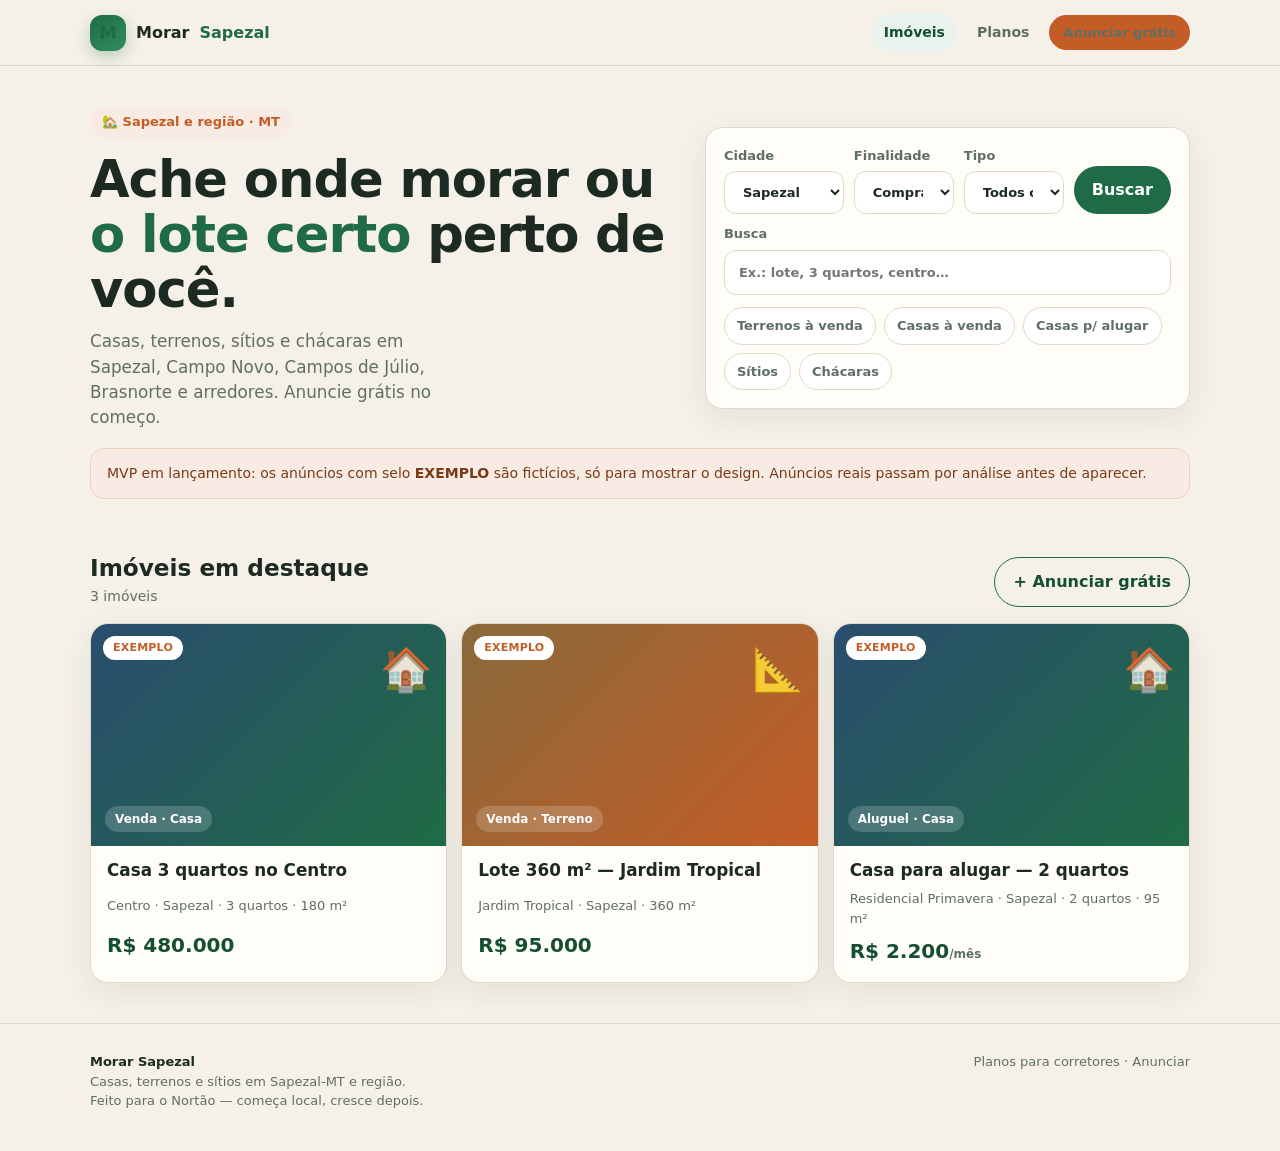
==== index.html @ 349e7618 "Initial MVP: Morar Sapezal regional real-estate portal Mobile-first pt-BR site for Sapezal-MT and re" ====
<!doctype html>
<html lang="pt-BR">
<head>
  <meta charset="utf-8">
  <meta name="viewport" content="width=device-width,initial-scale=1">
  <meta name="description" content="Morar Sapezal — casas, terrenos, sítios e chácaras em Sapezal-MT e região. Anuncie grátis.">
  <meta name="theme-color" content="#1f6b45">
  <title>Morar Sapezal — casas, terrenos e sítios</title>
  <link rel="stylesheet" href="css/styles.css">
</head>
<body>
  <header class="top">
    <div class="wrap top-inner">
      <a class="brand" href="index.html"><span class="brand-mark">M</span> Morar <span>Sapezal</span></a>
      <nav class="nav">
        <a href="index.html" data-nav="index.html">Imóveis</a>
        <a href="precos.html" data-nav="precos.html">Planos</a>
        <a class="btn btn-terra" href="anunciar.html" style="padding:8px 14px;font-size:13px">Anunciar grátis</a>
      </nav>
    </div>
  </header>

  <main class="wrap">
    <section class="hero">
      <div>
        <div class="badge">🏡 Sapezal e região · MT</div>
        <h1>Ache onde morar ou <em>o lote certo</em> perto de você.</h1>
        <p class="lead">Casas, terrenos, sítios e chácaras em Sapezal, Campo Novo, Campos de Júlio, Brasnorte e arredores. Anuncie grátis no começo.</p>
      </div>
      <div class="search-card">
        <form id="search-form">
          <div class="search-grid">
            <label class="field">Cidade
              <select id="f-city" data-cities="all" data-default="Sapezal"></select>
            </label>
            <label class="field">Finalidade
              <select id="f-purpose">
                <option value="">Comprar ou alugar</option>
                <option value="comprar">Comprar</option>
                <option value="alugar">Alugar</option>
              </select>
            </label>
            <label class="field">Tipo
              <select id="f-type" data-types="all"></select>
            </label>
            <button class="btn btn-primary" type="submit">Buscar</button>
          </div>
          <label class="field" style="margin-top:10px">Busca
            <input id="f-q" type="search" placeholder="Ex.: lote, 3 quartos, centro…">
          </label>
          <div class="chips">
            <button type="button" class="chip" data-chip data-purpose="comprar" data-type="terreno">Terrenos à venda</button>
            <button type="button" class="chip" data-chip data-purpose="comprar" data-type="casa">Casas à venda</button>
            <button type="button" class="chip" data-chip data-purpose="alugar" data-type="casa">Casas p/ alugar</button>
            <button type="button" class="chip" data-chip data-purpose="comprar" data-type="sitio">Sítios</button>
            <button type="button" class="chip" data-chip data-purpose="comprar" data-type="chacara">Chácaras</button>
          </div>
        </form>
      </div>
    </section>

    <div class="banner">
      MVP em lançamento: os anúncios com selo <strong>EXEMPLO</strong> são fictícios, só para mostrar o design. Anúncios reais passam por análise antes de aparecer.
    </div>

    <section class="section">
      <div class="section-head">
        <div>
          <h2>Imóveis em destaque</h2>
          <p id="listings-count">Carregando…</p>
        </div>
        <a class="btn btn-ghost" href="anunciar.html">+ Anunciar grátis</a>
      </div>
      <div class="grid" id="listings"></div>
    </section>
  </main>

  <footer class="footer">
    <div class="wrap footer-grid">
      <div>
        <strong>Morar Sapezal</strong><br>
        Casas, terrenos e sítios em Sapezal-MT e região.<br>
        Feito para o Nortão — começa local, cresce depois.
      </div>
      <div>
        <a href="precos.html">Planos para corretores</a> ·
        <a href="anunciar.html">Anunciar</a>
      </div>
    </div>
  </footer>

  <script src="js/config.js"></script>
  <script src="js/app.js"></script>
</body>
</html>
---- css/styles.css ----
:root {
  --bg: #f6f1e8;
  --bg-card: #fffdf8;
  --ink: #1c2a22;
  --muted: #5f6f66;
  --line: #e4d9c8;
  --green: #1f6b45;
  --green-dark: #154f32;
  --green-soft: #e7f3ec;
  --terra: #c45c26;
  --terra-soft: #f8ebe3;
  --gold: #c9a227;
  --shadow: 0 10px 30px rgba(28, 42, 34, 0.08);
  --radius: 18px;
  --font: "Segoe UI", system-ui, -apple-system, Roboto, sans-serif;
}
* { box-sizing: border-box; }
html { scroll-behavior: smooth; }
body {
  margin: 0;
  font-family: var(--font);
  background: var(--bg);
  color: var(--ink);
  line-height: 1.5;
  min-height: 100vh;
}
a { color: inherit; text-decoration: none; }
img { max-width: 100%; display: block; }
button, input, select, textarea { font: inherit; }
.wrap { width: min(1100px, calc(100% - 32px)); margin: 0 auto; }
.top {
  position: sticky; top: 0; z-index: 40;
  backdrop-filter: blur(12px);
  background: rgba(246, 241, 232, 0.92);
  border-bottom: 1px solid var(--line);
}
.top-inner {
  display: flex; align-items: center; justify-content: space-between;
  padding: 14px 0; gap: 12px;
}
.brand { display: flex; align-items: center; gap: 10px; font-weight: 800; }
.brand-mark {
  width: 36px; height: 36px; border-radius: 12px;
  background: linear-gradient(145deg, var(--green), #2f8f5b);
  color: #fff; display: grid; place-items: center; font-size: 18px;
  box-shadow: 0 6px 16px rgba(31, 107, 69, 0.28);
}
.brand span { color: var(--green); }
.nav { display: flex; gap: 8px; align-items: center; flex-wrap: wrap; justify-content: flex-end; }
.nav a {
  padding: 8px 12px; border-radius: 999px; color: var(--muted); font-size: 14px; font-weight: 600;
}
.nav a:hover, .nav a.active { background: var(--green-soft); color: var(--green-dark); }
.btn {
  display: inline-flex; align-items: center; justify-content: center; gap: 8px;
  border: 0; border-radius: 999px; padding: 12px 18px; font-weight: 800; cursor: pointer;
  transition: transform .15s ease, opacity .15s ease;
}
.btn:active { transform: scale(.98); }
.btn-primary { background: var(--green); color: #fff; }
.btn-primary:hover { background: var(--green-dark); }
.btn-terra { background: var(--terra); color: #fff; }
.btn-ghost {
  background: transparent; color: var(--green-dark);
  border: 1.5px solid var(--green);
}
.btn-wa { background: #1fad5c; color: #fff; width: 100%; }
.btn-block { width: 100%; }
.hero {
  padding: 28px 0 10px;
  display: grid; gap: 22px;
}
@media (min-width: 860px) {
  .hero { grid-template-columns: 1.1fr .9fr; align-items: center; padding-top: 40px; }
}
.hero h1 {
  font-size: clamp(2rem, 5vw, 3.2rem);
  line-height: 1.08; margin: 0 0 12px; letter-spacing: -.02em;
}
.hero h1 em { font-style: normal; color: var(--green); }
.hero p.lead { margin: 0; color: var(--muted); font-size: 1.05rem; max-width: 36ch; }
.badge {
  display: inline-flex; align-items: center; gap: 6px;
  background: var(--terra-soft); color: var(--terra);
  border-radius: 999px; padding: 6px 12px; font-size: 13px; font-weight: 700;
  margin-bottom: 14px;
}
.search-card, .card, .panel {
  background: var(--bg-card);
  border: 1px solid var(--line);
  border-radius: var(--radius);
  box-shadow: var(--shadow);
}
.search-card { padding: 18px; }
.search-grid {
  display: grid; gap: 10px;
  grid-template-columns: 1fr;
}
@media (min-width: 720px) {
  .search-grid { grid-template-columns: 1.2fr 1fr 1fr auto; align-items: end; }
}
label.field { display: grid; gap: 6px; font-size: 13px; font-weight: 700; color: var(--muted); }
input, select, textarea {
  width: 100%; padding: 12px 14px; border-radius: 12px;
  border: 1.5px solid var(--line); background: #fff; color: var(--ink);
}
input:focus, select:focus, textarea:focus {
  outline: none; border-color: var(--green); box-shadow: 0 0 0 3px rgba(31,107,69,.15);
}
.chips { display: flex; flex-wrap: wrap; gap: 8px; margin-top: 12px; }
.chip {
  border: 1.5px solid var(--line); background: #fff; color: var(--muted);
  border-radius: 999px; padding: 8px 12px; font-size: 13px; font-weight: 700; cursor: pointer;
}
.chip.active, .chip:hover { border-color: var(--green); color: var(--green-dark); background: var(--green-soft); }
.section { padding: 28px 0 40px; }
.section-head {
  display: flex; justify-content: space-between; align-items: end; gap: 12px;
  margin-bottom: 16px; flex-wrap: wrap;
}
.section-head h2 { margin: 0; font-size: 1.45rem; }
.section-head p { margin: 0; color: var(--muted); font-size: 14px; }
.grid {
  display: grid; gap: 14px;
  grid-template-columns: 1fr;
}
@media (min-width: 640px) { .grid { grid-template-columns: repeat(2, 1fr); } }
@media (min-width: 960px) { .grid { grid-template-columns: repeat(3, 1fr); } }
.listing {
  overflow: hidden; display: flex; flex-direction: column; min-height: 100%;
  transition: transform .15s ease, box-shadow .15s ease;
}
.listing:hover { transform: translateY(-2px); box-shadow: 0 16px 36px rgba(28,42,34,.12); }
.listing-photo {
  aspect-ratio: 16/10; background:
    linear-gradient(135deg, rgba(31,107,69,.85), rgba(196,92,38,.75)),
    repeating-linear-gradient(45deg, #2f8f5b 0 12px, #257a4d 12px 24px);
  position: relative; color: #fff;
  display: flex; align-items: flex-end; padding: 14px;
}
.listing-photo.terreno { background: linear-gradient(135deg, #8a6a3b, #c45c26); }
.listing-photo.sitio, .listing-photo.chacara { background: linear-gradient(135deg, #1f6b45, #6a9a3b); }
.listing-photo.casa { background: linear-gradient(135deg, #2a4d6e, #1f6b45); }
.listing-photo .emoji { font-size: 42px; position: absolute; right: 14px; top: 14px; opacity: .9; }
.tag {
  display: inline-flex; align-items: center; gap: 4px;
  background: rgba(255,255,255,.18); backdrop-filter: blur(6px);
  border-radius: 999px; padding: 4px 10px; font-size: 12px; font-weight: 700;
}
.tag-exemplo {
  position: absolute; left: 12px; top: 12px;
  background: #fff; color: var(--terra); border-radius: 999px;
  padding: 4px 10px; font-size: 11px; font-weight: 800; letter-spacing: .02em;
}
.listing-body { padding: 14px 16px 16px; display: grid; gap: 8px; flex: 1; }
.listing-body h3 { margin: 0; font-size: 1.05rem; line-height: 1.25; }
.meta { color: var(--muted); font-size: 13px; }
.price { font-size: 1.25rem; font-weight: 800; color: var(--green-dark); }
.price small { font-size: 12px; font-weight: 600; color: var(--muted); }
.empty {
  text-align: center; padding: 40px 18px; color: var(--muted);
  border: 1.5px dashed var(--line); border-radius: var(--radius); background: rgba(255,255,255,.5);
}
.banner {
  margin: 8px 0 24px; padding: 14px 16px; border-radius: 14px;
  background: var(--terra-soft); color: #7a3a16; border: 1px solid #efd2c0;
  font-size: 14px;
}
.page-hero { padding: 28px 0 8px; }
.page-hero h1 { margin: 0 0 8px; font-size: clamp(1.8rem, 4vw, 2.4rem); }
.page-hero p { margin: 0; color: var(--muted); max-width: 52ch; }
.form-card { padding: 20px; max-width: 720px; }
.form-grid { display: grid; gap: 12px; }
@media (min-width: 640px) {
  .form-grid.two { grid-template-columns: 1fr 1fr; }
}
.help { font-size: 12px; color: var(--muted); font-weight: 500; }
.ok-box, .err-box {
  display: none; margin-top: 12px; padding: 12px 14px; border-radius: 12px; font-size: 14px;
}
.ok-box { background: var(--green-soft); color: var(--green-dark); }
.err-box { background: #fde8e8; color: #9b1c1c; }
.pricing {
  display: grid; gap: 14px;
  grid-template-columns: 1fr;
}
@media (min-width: 800px) { .pricing { grid-template-columns: repeat(3, 1fr); } }
.price-card { padding: 22px; display: flex; flex-direction: column; gap: 12px; }
.price-card.featured {
  border-color: var(--green); box-shadow: 0 16px 40px rgba(31,107,69,.16);
  position: relative;
}
.price-card .plan { font-size: 14px; font-weight: 800; color: var(--muted); text-transform: uppercase; letter-spacing: .04em; }
.price-card .amount { font-size: 2rem; font-weight: 800; color: var(--green-dark); }
.price-card .amount span { font-size: 14px; font-weight: 600; color: var(--muted); }
.price-card ul { margin: 0; padding-left: 18px; color: var(--muted); display: grid; gap: 8px; flex: 1; }
.ribbon {
  position: absolute; top: 14px; right: 14px;
  background: var(--green); color: #fff; font-size: 11px; font-weight: 800;
  border-radius: 999px; padding: 4px 10px;
}
.detail { display: grid; gap: 16px; padding-bottom: 40px; }
@media (min-width: 860px) { .detail { grid-template-columns: 1.4fr .8fr; align-items: start; } }
.detail-photo {
  border-radius: var(--radius); min-height: 260px; position: relative;
  display: flex; align-items: flex-end; padding: 18px; color: #fff;
}
.detail-side { padding: 18px; position: sticky; top: 80px; }
.detail-side h1 { margin: 0 0 8px; font-size: 1.6rem; }
.kv { display: grid; gap: 8px; margin: 14px 0; }
.kv div {
  display: flex; justify-content: space-between; gap: 12px;
  padding: 10px 0; border-bottom: 1px solid var(--line); font-size: 14px;
}
.kv span { color: var(--muted); }
.footer {
  border-top: 1px solid var(--line); padding: 28px 0 40px; color: var(--muted); font-size: 13px;
}
.footer strong { color: var(--ink); }
.footer-grid {
  display: flex; justify-content: space-between; gap: 16px; flex-wrap: wrap;
}
.note-pill {
  display: inline-flex; gap: 6px; align-items: center;
  background: #fff; border: 1px solid var(--line); border-radius: 999px;
  padding: 6px 10px; font-size: 12px; font-weight: 700; color: var(--muted);
}
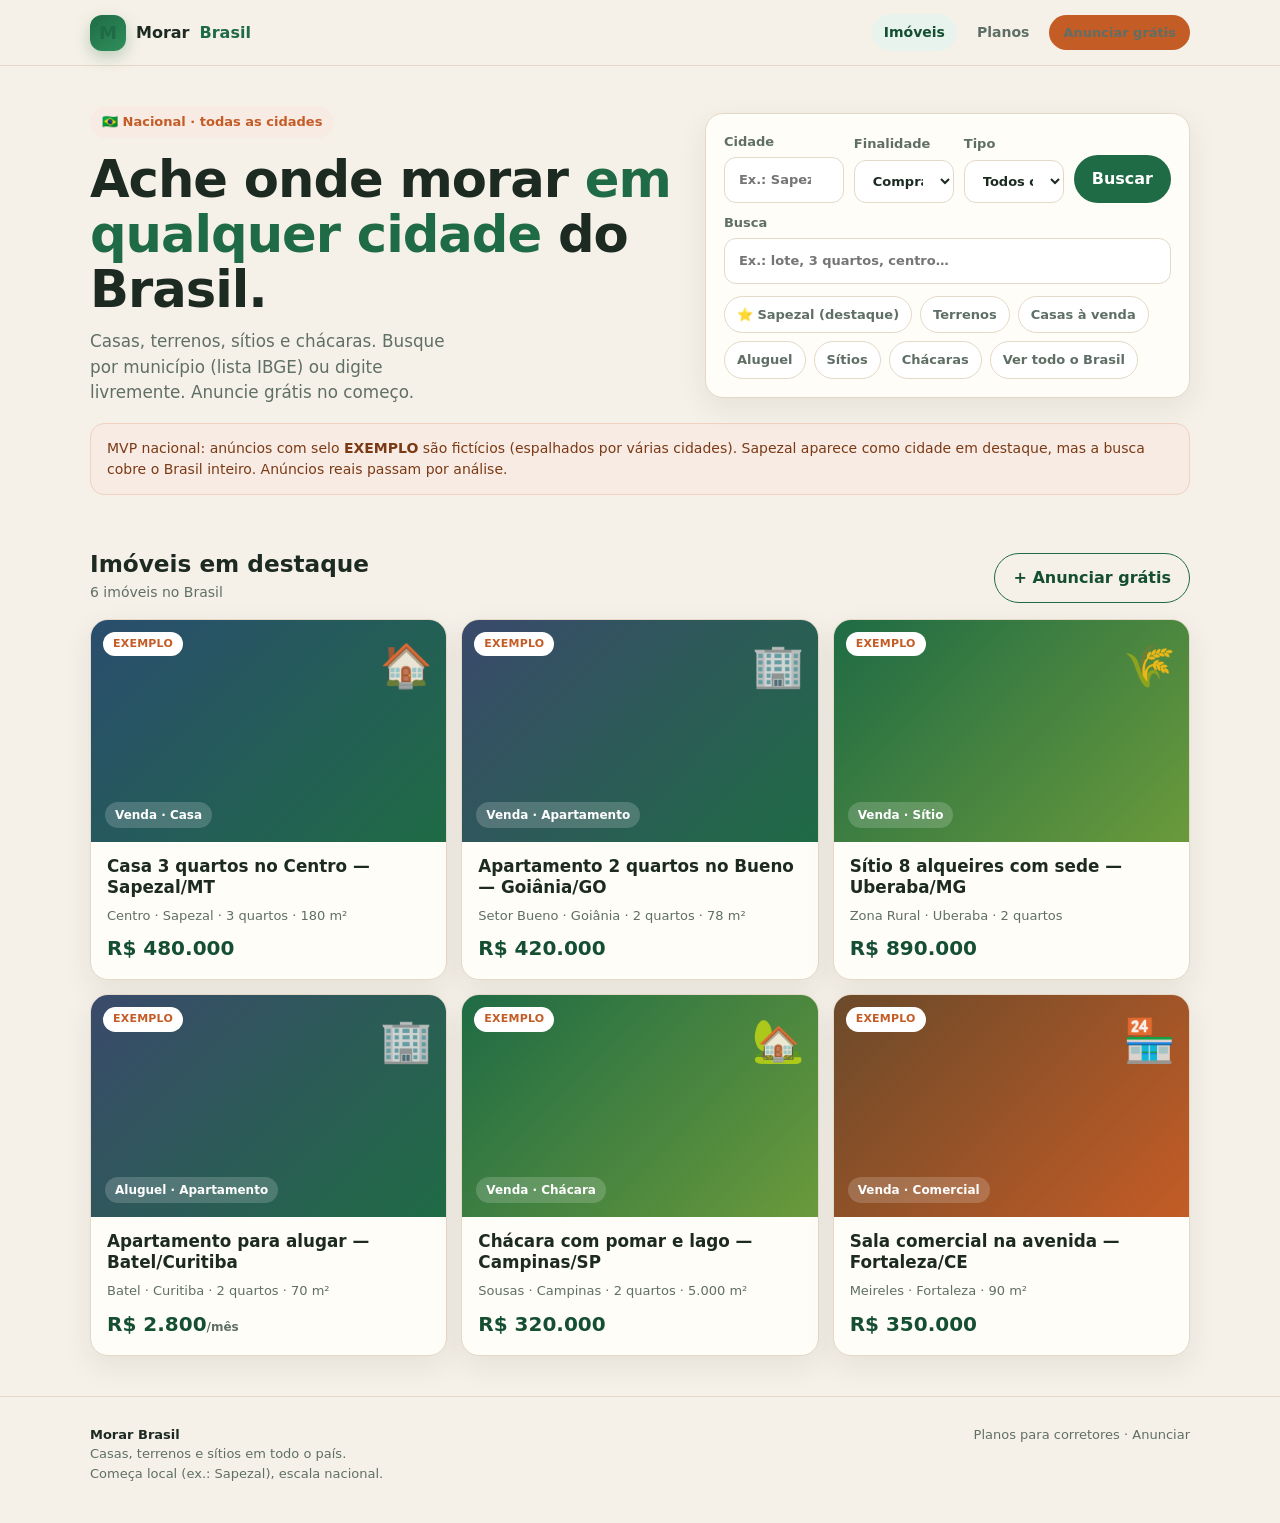
==== commit 0cad2544: "Rebrand to Morar Brasil: national city search IBGE autocomplete (5571 municipalities), free-text cit" ====
--- a/index.html
+++ b/index.html
@@ -3,15 +3,15 @@
 <head>
   <meta charset="utf-8">
   <meta name="viewport" content="width=device-width,initial-scale=1">
-  <meta name="description" content="Morar Sapezal — casas, terrenos, sítios e chácaras em Sapezal-MT e região. Anuncie grátis.">
+  <meta name="description" content="Morar Brasil — casas, terrenos, sítios e chácaras em qualquer cidade do Brasil. Anuncie grátis.">
   <meta name="theme-color" content="#1f6b45">
-  <title>Morar Sapezal — casas, terrenos e sítios</title>
+  <title>Morar Brasil — casas, terrenos e sítios em todo o país</title>
   <link rel="stylesheet" href="css/styles.css">
 </head>
 <body>
   <header class="top">
     <div class="wrap top-inner">
-      <a class="brand" href="index.html"><span class="brand-mark">M</span> Morar <span>Sapezal</span></a>
+      <a class="brand" href="index.html"><span class="brand-mark">M</span> Morar <span>Brasil</span></a>
       <nav class="nav">
         <a href="index.html" data-nav="index.html">Imóveis</a>
         <a href="precos.html" data-nav="precos.html">Planos</a>
@@ -23,15 +23,15 @@
   <main class="wrap">
     <section class="hero">
       <div>
-        <div class="badge">🏡 Sapezal e região · MT</div>
-        <h1>Ache onde morar ou <em>o lote certo</em> perto de você.</h1>
-        <p class="lead">Casas, terrenos, sítios e chácaras em Sapezal, Campo Novo, Campos de Júlio, Brasnorte e arredores. Anuncie grátis no começo.</p>
+        <div class="badge">🇧🇷 Nacional · todas as cidades</div>
+        <h1>Ache onde morar <em>em qualquer cidade</em> do Brasil.</h1>
+        <p class="lead">Casas, terrenos, sítios e chácaras. Busque por município (lista IBGE) ou digite livremente. Anuncie grátis no começo.</p>
       </div>
       <div class="search-card">
         <form id="search-form">
           <div class="search-grid">
             <label class="field">Cidade
-              <select id="f-city" data-cities="all" data-default="Sapezal"></select>
+              <input id="f-city" data-city-input type="text" placeholder="Ex.: Sapezal - MT, São Paulo - SP…" autocomplete="off">
             </label>
             <label class="field">Finalidade
               <select id="f-purpose">
@@ -49,18 +49,20 @@
             <input id="f-q" type="search" placeholder="Ex.: lote, 3 quartos, centro…">
           </label>
           <div class="chips">
-            <button type="button" class="chip" data-chip data-purpose="comprar" data-type="terreno">Terrenos à venda</button>
+            <button type="button" class="chip" data-chip data-city="Sapezal - MT">⭐ Sapezal (destaque)</button>
+            <button type="button" class="chip" data-chip data-purpose="comprar" data-type="terreno">Terrenos</button>
             <button type="button" class="chip" data-chip data-purpose="comprar" data-type="casa">Casas à venda</button>
-            <button type="button" class="chip" data-chip data-purpose="alugar" data-type="casa">Casas p/ alugar</button>
+            <button type="button" class="chip" data-chip data-purpose="alugar" data-type="apartamento">Aluguel</button>
             <button type="button" class="chip" data-chip data-purpose="comprar" data-type="sitio">Sítios</button>
             <button type="button" class="chip" data-chip data-purpose="comprar" data-type="chacara">Chácaras</button>
+            <button type="button" class="chip" id="f-clear">Ver todo o Brasil</button>
           </div>
         </form>
       </div>
     </section>
 
     <div class="banner">
-      MVP em lançamento: os anúncios com selo <strong>EXEMPLO</strong> são fictícios, só para mostrar o design. Anúncios reais passam por análise antes de aparecer.
+      MVP nacional: anúncios com selo <strong>EXEMPLO</strong> são fictícios (espalhados por várias cidades). Sapezal aparece como cidade em destaque, mas a busca cobre o Brasil inteiro. Anúncios reais passam por análise.
     </div>
 
     <section class="section">
@@ -78,9 +80,9 @@
   <footer class="footer">
     <div class="wrap footer-grid">
       <div>
-        <strong>Morar Sapezal</strong><br>
-        Casas, terrenos e sítios em Sapezal-MT e região.<br>
-        Feito para o Nortão — começa local, cresce depois.
+        <strong>Morar Brasil</strong><br>
+        Casas, terrenos e sítios em todo o país.<br>
+        Começa local (ex.: Sapezal), escala nacional.
       </div>
       <div>
         <a href="precos.html">Planos para corretores</a> ·
@@ -89,6 +91,7 @@
     </div>
   </footer>
 
+  <script src="js/cities-br.js"></script>
   <script src="js/config.js"></script>
   <script src="js/app.js"></script>
 </body>
--- a/css/styles.css
+++ b/css/styles.css
@@ -141,6 +141,8 @@
 .listing-photo.terreno { background: linear-gradient(135deg, #8a6a3b, #c45c26); }
 .listing-photo.sitio, .listing-photo.chacara { background: linear-gradient(135deg, #1f6b45, #6a9a3b); }
 .listing-photo.casa { background: linear-gradient(135deg, #2a4d6e, #1f6b45); }
+.listing-photo.apartamento { background: linear-gradient(135deg, #3a4a6b, #1f6b45); }
+.listing-photo.comercial { background: linear-gradient(135deg, #6b4a2a, #c45c26); }
 .listing-photo .emoji { font-size: 42px; position: absolute; right: 14px; top: 14px; opacity: .9; }
 .tag {
   display: inline-flex; align-items: center; gap: 4px;
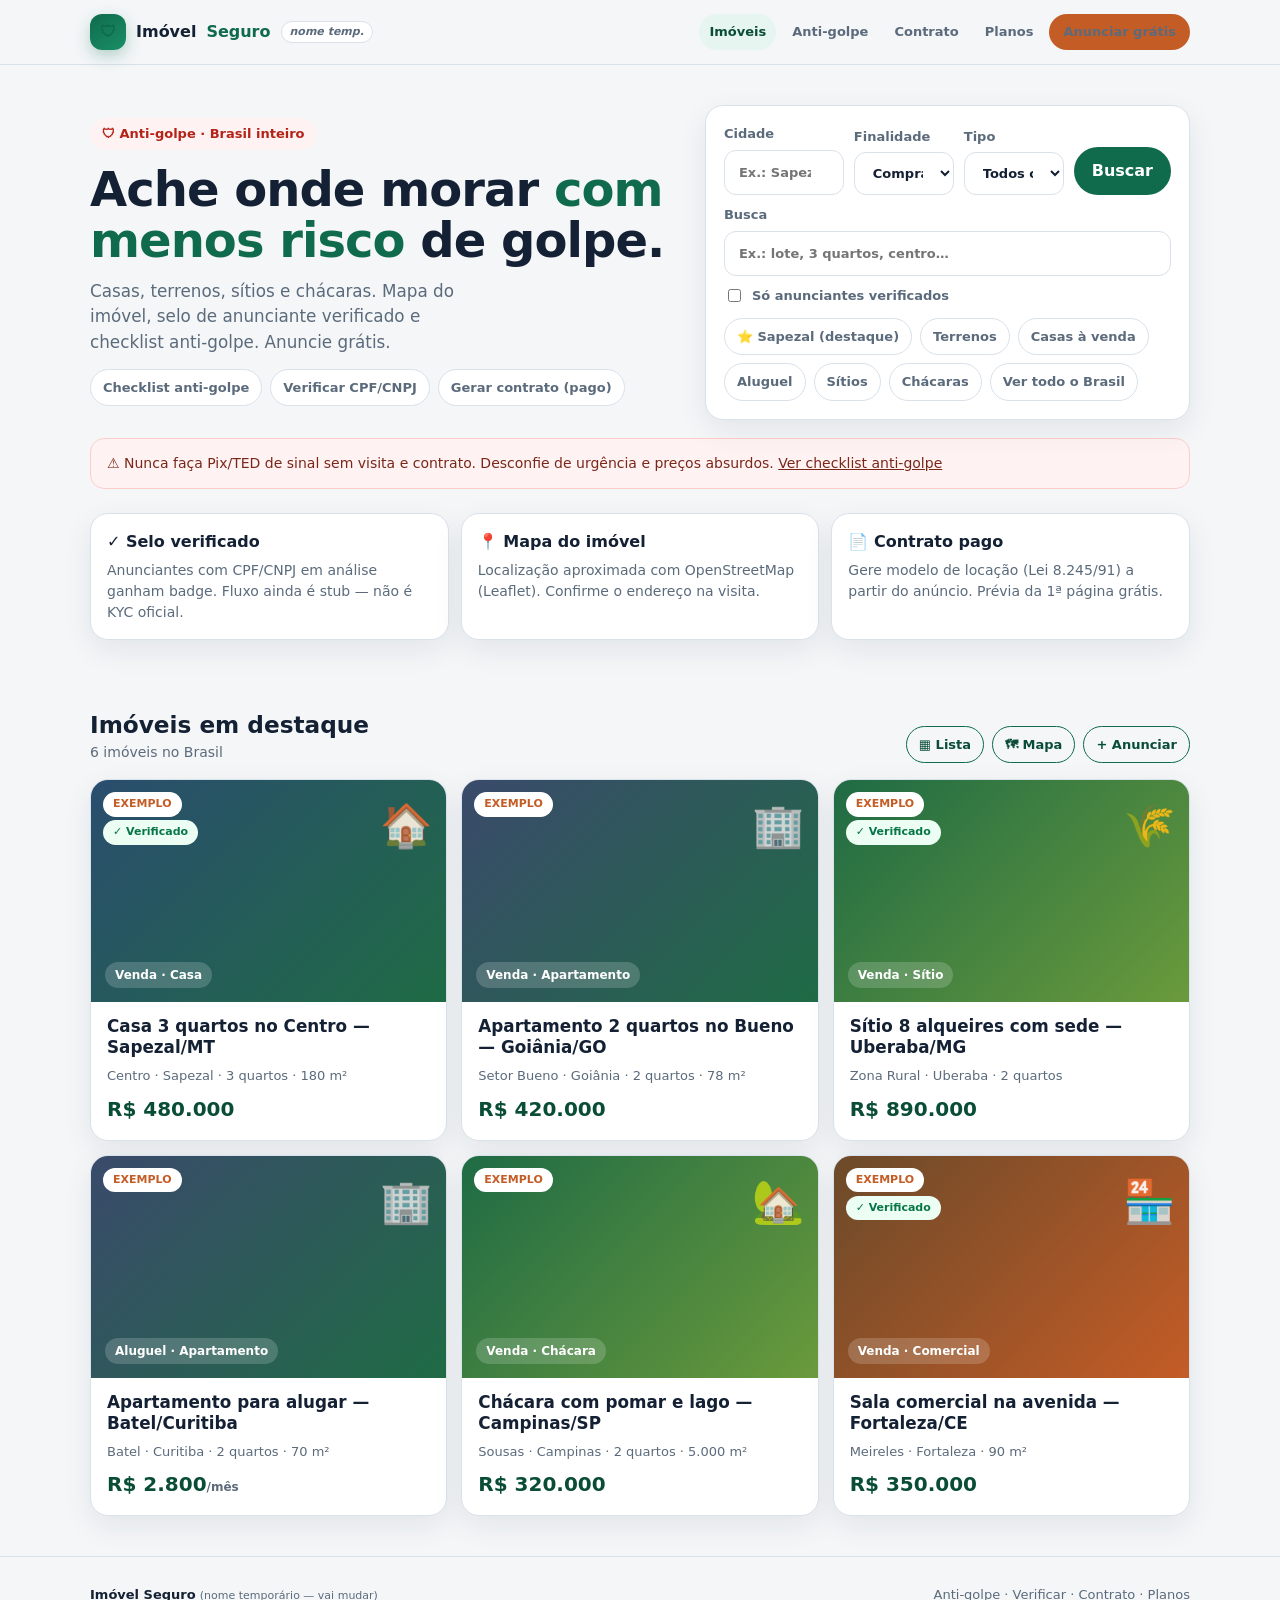
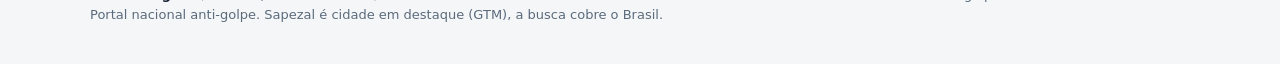
==== commit f9ec3e8f: "Imóvel Seguro: anti-golpe, mapa OSM e contrato de aluguel Rebrand temporário (Morar Brasil rejeitado" ====
--- a/index.html
+++ b/index.html
@@ -3,17 +3,19 @@
 <head>
   <meta charset="utf-8">
   <meta name="viewport" content="width=device-width,initial-scale=1">
-  <meta name="description" content="Morar Brasil — casas, terrenos, sítios e chácaras em qualquer cidade do Brasil. Anuncie grátis.">
-  <meta name="theme-color" content="#1f6b45">
-  <title>Morar Brasil — casas, terrenos e sítios em todo o país</title>
+  <meta name="description" content="Imóvel Seguro — portal nacional anti-golpe de imóveis. Anuncie grátis. Mapa, verificação e contrato de aluguel.">
+  <meta name="theme-color" content="#0f6b4c">
+  <title>Imóvel Seguro — alugue e compre com menos risco de golpe</title>
   <link rel="stylesheet" href="css/styles.css">
 </head>
 <body>
   <header class="top">
     <div class="wrap top-inner">
-      <a class="brand" href="index.html"><span class="brand-mark">M</span> Morar <span>Brasil</span></a>
+      <a class="brand" href="index.html"><span class="brand-mark">🛡</span> Imóvel <span>Seguro</span> <em class="temp">nome temp.</em></a>
       <nav class="nav">
         <a href="index.html" data-nav="index.html">Imóveis</a>
+        <a href="anti-golpe.html" data-nav="anti-golpe.html">Anti-golpe</a>
+        <a href="contrato.html" data-nav="contrato.html">Contrato</a>
         <a href="precos.html" data-nav="precos.html">Planos</a>
         <a class="btn btn-terra" href="anunciar.html" style="padding:8px 14px;font-size:13px">Anunciar grátis</a>
       </nav>
@@ -23,9 +25,14 @@
   <main class="wrap">
     <section class="hero">
       <div>
-        <div class="badge">🇧🇷 Nacional · todas as cidades</div>
-        <h1>Ache onde morar <em>em qualquer cidade</em> do Brasil.</h1>
-        <p class="lead">Casas, terrenos, sítios e chácaras. Busque por município (lista IBGE) ou digite livremente. Anuncie grátis no começo.</p>
+        <div class="badge">🛡 Anti-golpe · Brasil inteiro</div>
+        <h1>Ache onde morar <em>com menos risco</em> de golpe.</h1>
+        <p class="lead">Casas, terrenos, sítios e chácaras. Mapa do imóvel, selo de anunciante verificado e checklist anti-golpe. Anuncie grátis.</p>
+        <div class="chips" style="margin-top:14px">
+          <a class="chip" href="anti-golpe.html">Checklist anti-golpe</a>
+          <a class="chip" href="verificar.html">Verificar CPF/CNPJ</a>
+          <a class="chip" href="contrato.html">Gerar contrato (pago)</a>
+        </div>
       </div>
       <div class="search-card">
         <form id="search-form">
@@ -48,6 +55,9 @@
           <label class="field" style="margin-top:10px">Busca
             <input id="f-q" type="search" placeholder="Ex.: lote, 3 quartos, centro…">
           </label>
+          <label style="display:flex;align-items:center;gap:8px;margin-top:10px;font-size:13px;font-weight:700;color:var(--muted)">
+            <input id="f-verified" type="checkbox" style="width:auto"> Só anunciantes verificados
+          </label>
           <div class="chips">
             <button type="button" class="chip" data-chip data-city="Sapezal - MT">⭐ Sapezal (destaque)</button>
             <button type="button" class="chip" data-chip data-purpose="comprar" data-type="terreno">Terrenos</button>
@@ -61,9 +71,27 @@
       </div>
     </section>
 
-    <div class="banner">
-      MVP nacional: anúncios com selo <strong>EXEMPLO</strong> são fictícios (espalhados por várias cidades). Sapezal aparece como cidade em destaque, mas a busca cobre o Brasil inteiro. Anúncios reais passam por análise.
+    <div class="banner banner-danger">
+      ⚠️ Nunca faça Pix/TED de sinal sem visita e contrato. Desconfie de urgência e preços absurdos.
+      <a href="anti-golpe.html"><u>Ver checklist anti-golpe</u></a>
     </div>
+
+    <section class="section" style="padding-top:0">
+      <div class="trust-grid">
+        <div class="card trust-card">
+          <h3>✓ Selo verificado</h3>
+          <p>Anunciantes com CPF/CNPJ em análise ganham badge. Fluxo ainda é stub — não é KYC oficial.</p>
+        </div>
+        <div class="card trust-card">
+          <h3>📍 Mapa do imóvel</h3>
+          <p>Localização aproximada com OpenStreetMap (Leaflet). Confirme o endereço na visita.</p>
+        </div>
+        <div class="card trust-card">
+          <h3>📄 Contrato pago</h3>
+          <p>Gere modelo de locação (Lei 8.245/91) a partir do anúncio. Prévia da 1ª página grátis.</p>
+        </div>
+      </div>
+    </section>
 
     <section class="section">
       <div class="section-head">
@@ -71,28 +99,35 @@
           <h2>Imóveis em destaque</h2>
           <p id="listings-count">Carregando…</p>
         </div>
-        <a class="btn btn-ghost" href="anunciar.html">+ Anunciar grátis</a>
+        <div class="view-toggle">
+          <button type="button" class="btn btn-ghost btn-sm active" data-view="grid">▦ Lista</button>
+          <button type="button" class="btn btn-ghost btn-sm" data-view="map">🗺 Mapa</button>
+          <a class="btn btn-ghost btn-sm" href="anunciar.html">+ Anunciar</a>
+        </div>
       </div>
       <div class="grid" id="listings"></div>
+      <div id="map-view" style="display:none"></div>
     </section>
   </main>
 
   <footer class="footer">
     <div class="wrap footer-grid">
       <div>
-        <strong>Morar Brasil</strong><br>
-        Casas, terrenos e sítios em todo o país.<br>
-        Começa local (ex.: Sapezal), escala nacional.
+        <strong>Imóvel Seguro</strong> <span class="temp" style="font-size:11px">(nome temporário — vai mudar)</span><br>
+        Portal nacional anti-golpe. Sapezal é cidade em destaque (GTM), a busca cobre o Brasil.
       </div>
       <div>
-        <a href="precos.html">Planos para corretores</a> ·
-        <a href="anunciar.html">Anunciar</a>
+        <a href="anti-golpe.html">Anti-golpe</a> ·
+        <a href="verificar.html">Verificar</a> ·
+        <a href="contrato.html">Contrato</a> ·
+        <a href="precos.html">Planos</a>
       </div>
     </div>
   </footer>
 
   <script src="js/cities-br.js"></script>
   <script src="js/config.js"></script>
+  <script src="js/map.js"></script>
   <script src="js/app.js"></script>
 </body>
 </html>
--- a/css/styles.css
+++ b/css/styles.css
@@ -1,229 +1,157 @@
 :root {
-  --bg: #f6f1e8;
-  --bg-card: #fffdf8;
-  --ink: #1c2a22;
-  --muted: #5f6f66;
-  --line: #e4d9c8;
-  --green: #1f6b45;
-  --green-dark: #154f32;
-  --green-soft: #e7f3ec;
+  --bg: #f4f6f8;
+  --bg-card: #ffffff;
+  --ink: #142033;
+  --muted: #5b6b7c;
+  --line: #d9e1ea;
+  --green: #0f6b4c;
+  --green-dark: #0a4d37;
+  --green-soft: #e6f5ef;
   --terra: #c45c26;
   --terra-soft: #f8ebe3;
-  --gold: #c9a227;
-  --shadow: 0 10px 30px rgba(28, 42, 34, 0.08);
+  --danger: #b42318;
+  --danger-soft: #fef3f2;
+  --warn: #b54708;
+  --warn-soft: #fffaeb;
+  --blue: #175cd3;
+  --blue-soft: #eff4ff;
+  --shadow: 0 10px 30px rgba(20, 32, 51, 0.08);
   --radius: 18px;
   --font: "Segoe UI", system-ui, -apple-system, Roboto, sans-serif;
 }
-* { box-sizing: border-box; }
-html { scroll-behavior: smooth; }
-body {
-  margin: 0;
-  font-family: var(--font);
-  background: var(--bg);
-  color: var(--ink);
-  line-height: 1.5;
-  min-height: 100vh;
+*{box-sizing:border-box}
+html{scroll-behavior:smooth}
+body{margin:0;font-family:var(--font);background:var(--bg);color:var(--ink);line-height:1.5;min-height:100vh}
+a{color:inherit;text-decoration:none}
+img{max-width:100%;display:block}
+button,input,select,textarea{font:inherit}
+.wrap{width:min(1100px,calc(100% - 32px));margin:0 auto}
+.top{position:sticky;top:0;z-index:40;backdrop-filter:blur(12px);background:rgba(244,246,248,.94);border-bottom:1px solid var(--line)}
+.top-inner{display:flex;align-items:center;justify-content:space-between;padding:14px 0;gap:12px}
+.brand{display:flex;align-items:center;gap:10px;font-weight:800}
+.brand-mark{width:36px;height:36px;border-radius:12px;background:linear-gradient(145deg,var(--green),#1a8f66);color:#fff;display:grid;place-items:center;font-size:16px;box-shadow:0 6px 16px rgba(15,107,76,.28)}
+.brand span{color:var(--green)}
+.brand .temp{font-size:11px;font-weight:700;color:var(--muted);background:#fff;border:1px solid var(--line);border-radius:999px;padding:2px 8px}
+.nav{display:flex;gap:6px;align-items:center;flex-wrap:wrap;justify-content:flex-end}
+.nav a{padding:8px 10px;border-radius:999px;color:var(--muted);font-size:13px;font-weight:600}
+.nav a:hover,.nav a.active{background:var(--green-soft);color:var(--green-dark)}
+.btn{display:inline-flex;align-items:center;justify-content:center;gap:8px;border:0;border-radius:999px;padding:12px 18px;font-weight:800;cursor:pointer;transition:transform .15s ease,opacity .15s ease}
+.btn:active{transform:scale(.98)}
+.btn:disabled{opacity:.55;cursor:not-allowed}
+.btn-primary{background:var(--green);color:#fff}
+.btn-primary:hover{background:var(--green-dark)}
+.btn-terra{background:var(--terra);color:#fff}
+.btn-danger{background:var(--danger);color:#fff}
+.btn-ghost{background:transparent;color:var(--green-dark);border:1.5px solid var(--green)}
+.btn-wa{background:#1fad5c;color:#fff;width:100%}
+.btn-block{width:100%}
+.btn-sm{padding:8px 12px;font-size:13px}
+.hero{padding:28px 0 10px;display:grid;gap:22px}
+@media(min-width:860px){.hero{grid-template-columns:1.1fr .9fr;align-items:center;padding-top:40px}}
+.hero h1{font-size:clamp(1.9rem,5vw,3rem);line-height:1.08;margin:0 0 12px;letter-spacing:-.02em}
+.hero h1 em{font-style:normal;color:var(--green)}
+.hero p.lead{margin:0;color:var(--muted);font-size:1.05rem;max-width:38ch}
+.badge{display:inline-flex;align-items:center;gap:6px;background:var(--danger-soft);color:var(--danger);border-radius:999px;padding:6px 12px;font-size:13px;font-weight:700;margin-bottom:14px}
+.search-card,.card,.panel{background:var(--bg-card);border:1px solid var(--line);border-radius:var(--radius);box-shadow:var(--shadow)}
+.search-card{padding:18px}
+.search-grid{display:grid;gap:10px;grid-template-columns:1fr}
+@media(min-width:720px){.search-grid{grid-template-columns:1.2fr 1fr 1fr auto;align-items:end}}
+label.field{display:grid;gap:6px;font-size:13px;font-weight:700;color:var(--muted)}
+input,select,textarea{width:100%;padding:12px 14px;border-radius:12px;border:1.5px solid var(--line);background:#fff;color:var(--ink)}
+input:focus,select:focus,textarea:focus{outline:none;border-color:var(--green);box-shadow:0 0 0 3px rgba(15,107,76,.15)}
+.chips{display:flex;flex-wrap:wrap;gap:8px;margin-top:12px}
+.chip{border:1.5px solid var(--line);background:#fff;color:var(--muted);border-radius:999px;padding:8px 12px;font-size:13px;font-weight:700;cursor:pointer}
+.chip.active,.chip:hover{border-color:var(--green);color:var(--green-dark);background:var(--green-soft)}
+.section{padding:28px 0 40px}
+.section-head{display:flex;justify-content:space-between;align-items:end;gap:12px;margin-bottom:16px;flex-wrap:wrap}
+.section-head h2{margin:0;font-size:1.45rem}
+.section-head p{margin:0;color:var(--muted);font-size:14px}
+.grid{display:grid;gap:14px;grid-template-columns:1fr}
+@media(min-width:640px){.grid{grid-template-columns:repeat(2,1fr)}}
+@media(min-width:960px){.grid{grid-template-columns:repeat(3,1fr)}}
+.listing{overflow:hidden;display:flex;flex-direction:column;min-height:100%;transition:transform .15s ease,box-shadow .15s ease}
+.listing:hover{transform:translateY(-2px);box-shadow:0 16px 36px rgba(20,32,51,.12)}
+.listing-photo{aspect-ratio:16/10;position:relative;color:#fff;display:flex;align-items:flex-end;padding:14px;background:linear-gradient(135deg,#0f6b4c,#2a4d6e)}
+.listing-photo.terreno{background:linear-gradient(135deg,#8a6a3b,#c45c26)}
+.listing-photo.sitio,.listing-photo.chacara{background:linear-gradient(135deg,#1f6b45,#6a9a3b)}
+.listing-photo.casa{background:linear-gradient(135deg,#2a4d6e,#1f6b45)}
+.listing-photo.apartamento{background:linear-gradient(135deg,#3a4a6b,#1f6b45)}
+.listing-photo.comercial{background:linear-gradient(135deg,#6b4a2a,#c45c26)}
+.listing-photo .emoji{font-size:42px;position:absolute;right:14px;top:14px;opacity:.9}
+.tag{display:inline-flex;align-items:center;gap:4px;background:rgba(255,255,255,.18);backdrop-filter:blur(6px);border-radius:999px;padding:4px 10px;font-size:12px;font-weight:700}
+.tag-exemplo{position:absolute;left:12px;top:12px;background:#fff;color:var(--terra);border-radius:999px;padding:4px 10px;font-size:11px;font-weight:800}
+.tag-verificado{position:absolute;left:12px;top:40px;background:#ecfdf3;color:#067647;border-radius:999px;padding:4px 10px;font-size:11px;font-weight:800}
+.listing-body{padding:14px 16px 16px;display:grid;gap:8px;flex:1}
+.listing-body h3{margin:0;font-size:1.05rem;line-height:1.25}
+.meta{color:var(--muted);font-size:13px}
+.price{font-size:1.25rem;font-weight:800;color:var(--green-dark)}
+.price small{font-size:12px;font-weight:600;color:var(--muted)}
+.empty{text-align:center;padding:40px 18px;color:var(--muted);border:1.5px dashed var(--line);border-radius:var(--radius);background:rgba(255,255,255,.5)}
+.banner{margin:8px 0 24px;padding:14px 16px;border-radius:14px;background:var(--warn-soft);color:#7a2e0e;border:1px solid #f9dbaf;font-size:14px}
+.banner-danger{background:var(--danger-soft);color:#7a271a;border-color:#fecdca}
+.banner-safe{background:var(--green-soft);color:var(--green-dark);border-color:#abefc6}
+.page-hero{padding:28px 0 8px}
+.page-hero h1{margin:0 0 8px;font-size:clamp(1.8rem,4vw,2.4rem)}
+.page-hero p{margin:0;color:var(--muted);max-width:56ch}
+.form-card{padding:20px;max-width:760px}
+.form-grid{display:grid;gap:12px}
+@media(min-width:640px){.form-grid.two{grid-template-columns:1fr 1fr}}
+.help{font-size:12px;color:var(--muted);font-weight:500}
+.ok-box,.err-box{display:none;margin-top:12px;padding:12px 14px;border-radius:12px;font-size:14px}
+.ok-box{background:var(--green-soft);color:var(--green-dark)}
+.err-box{background:#fde8e8;color:#9b1c1c}
+.pricing{display:grid;gap:14px;grid-template-columns:1fr}
+@media(min-width:800px){.pricing{grid-template-columns:repeat(3,1fr)}}
+.price-card{padding:22px;display:flex;flex-direction:column;gap:12px}
+.price-card.featured{border-color:var(--green);box-shadow:0 16px 40px rgba(15,107,76,.16);position:relative}
+.price-card .plan{font-size:14px;font-weight:800;color:var(--muted);text-transform:uppercase;letter-spacing:.04em}
+.price-card .amount{font-size:2rem;font-weight:800;color:var(--green-dark)}
+.price-card .amount span{font-size:14px;font-weight:600;color:var(--muted)}
+.price-card ul{margin:0;padding-left:18px;color:var(--muted);display:grid;gap:8px;flex:1}
+.ribbon{position:absolute;top:14px;right:14px;background:var(--green);color:#fff;font-size:11px;font-weight:800;border-radius:999px;padding:4px 10px}
+.detail{display:grid;gap:16px;padding-bottom:40px}
+@media(min-width:860px){.detail{grid-template-columns:1.4fr .8fr;align-items:start}}
+.detail-photo{border-radius:var(--radius);min-height:220px;position:relative;display:flex;align-items:flex-end;padding:18px;color:#fff}
+.detail-side{padding:18px;position:sticky;top:80px}
+.detail-side h1{margin:0 0 8px;font-size:1.5rem}
+.kv{display:grid;gap:8px;margin:14px 0}
+.kv div{display:flex;justify-content:space-between;gap:12px;padding:10px 0;border-bottom:1px solid var(--line);font-size:14px}
+.kv span{color:var(--muted)}
+.footer{border-top:1px solid var(--line);padding:28px 0 40px;color:var(--muted);font-size:13px}
+.footer strong{color:var(--ink)}
+.footer-grid{display:flex;justify-content:space-between;gap:16px;flex-wrap:wrap}
+.note-pill{display:inline-flex;gap:6px;align-items:center;background:#fff;border:1px solid var(--line);border-radius:999px;padding:6px 10px;font-size:12px;font-weight:700;color:var(--muted)}
+.map{height:280px;width:100%;border-radius:14px;border:1px solid var(--line);overflow:hidden;z-index:1}
+.map-lg{height:420px}
+.view-toggle{display:flex;gap:8px;flex-wrap:wrap}
+.trust-grid{display:grid;gap:12px;grid-template-columns:1fr}
+@media(min-width:720px){.trust-grid{grid-template-columns:repeat(3,1fr)}}
+.trust-card{padding:16px}
+.trust-card h3{margin:0 0 6px;font-size:1rem}
+.trust-card p{margin:0;color:var(--muted);font-size:14px}
+.check-list{display:grid;gap:10px;padding:0;margin:0;list-style:none}
+.check-list li{background:#fff;border:1px solid var(--line);border-radius:14px;padding:14px 16px;display:grid;gap:4px}
+.check-list li strong{color:var(--ink)}
+.modal-bg{position:fixed;inset:0;background:rgba(15,23,42,.45);display:none;align-items:center;justify-content:center;padding:18px;z-index:80}
+.modal-bg.open{display:flex}
+.modal{background:#fff;border-radius:18px;padding:20px;width:min(480px,100%);box-shadow:var(--shadow)}
+.modal h3{margin:0 0 8px}
+.verified-pill{display:inline-flex;align-items:center;gap:6px;background:#ecfdf3;color:#067647;border:1px solid #abefc6;border-radius:999px;padding:6px 10px;font-size:12px;font-weight:800}
+.unverified-pill{display:inline-flex;align-items:center;gap:6px;background:var(--warn-soft);color:var(--warn);border:1px solid #f9dbaf;border-radius:999px;padding:6px 10px;font-size:12px;font-weight:800}
+.contract-preview{position:relative;border:1px solid var(--line);border-radius:14px;overflow:hidden;background:#fff}
+.contract-page{padding:28px 24px;max-width:800px;margin:0 auto;background:#fff;color:#111;font-size:14px}
+.contract-page h1{font-size:1.35rem;margin:0 0 8px;text-align:center}
+.contract-page h2{font-size:1rem;margin:18px 0 8px}
+.contract-locked{position:relative}
+.contract-locked .blur{filter:blur(5px);user-select:none;pointer-events:none;max-height:220px;overflow:hidden}
+.paywall{position:absolute;inset:auto 12px 12px 12px;background:rgba(255,255,255,.96);border:1px solid var(--line);border-radius:14px;padding:16px;text-align:center;box-shadow:var(--shadow)}
+.stub{border:1.5px dashed var(--line);border-radius:14px;padding:14px;background:#fafbfc}
+.steps{display:grid;gap:10px;counter-reset:step}
+.steps .step{border:1px solid var(--line);border-radius:14px;padding:14px;background:#fff}
+.steps .step::before{counter-increment:step;content:"Passo " counter(step);display:block;font-size:12px;font-weight:800;color:var(--green);margin-bottom:4px}
+@media print{
+  .top,.footer,.no-print,.paywall,.banner{display:none!important}
+  .contract-locked .blur{filter:none!important;max-height:none!important}
+  .contract-page{box-shadow:none;border:0}
+  body{background:#fff}
 }
-a { color: inherit; text-decoration: none; }
-img { max-width: 100%; display: block; }
-button, input, select, textarea { font: inherit; }
-.wrap { width: min(1100px, calc(100% - 32px)); margin: 0 auto; }
-.top {
-  position: sticky; top: 0; z-index: 40;
-  backdrop-filter: blur(12px);
-  background: rgba(246, 241, 232, 0.92);
-  border-bottom: 1px solid var(--line);
-}
-.top-inner {
-  display: flex; align-items: center; justify-content: space-between;
-  padding: 14px 0; gap: 12px;
-}
-.brand { display: flex; align-items: center; gap: 10px; font-weight: 800; }
-.brand-mark {
-  width: 36px; height: 36px; border-radius: 12px;
-  background: linear-gradient(145deg, var(--green), #2f8f5b);
-  color: #fff; display: grid; place-items: center; font-size: 18px;
-  box-shadow: 0 6px 16px rgba(31, 107, 69, 0.28);
-}
-.brand span { color: var(--green); }
-.nav { display: flex; gap: 8px; align-items: center; flex-wrap: wrap; justify-content: flex-end; }
-.nav a {
-  padding: 8px 12px; border-radius: 999px; color: var(--muted); font-size: 14px; font-weight: 600;
-}
-.nav a:hover, .nav a.active { background: var(--green-soft); color: var(--green-dark); }
-.btn {
-  display: inline-flex; align-items: center; justify-content: center; gap: 8px;
-  border: 0; border-radius: 999px; padding: 12px 18px; font-weight: 800; cursor: pointer;
-  transition: transform .15s ease, opacity .15s ease;
-}
-.btn:active { transform: scale(.98); }
-.btn-primary { background: var(--green); color: #fff; }
-.btn-primary:hover { background: var(--green-dark); }
-.btn-terra { background: var(--terra); color: #fff; }
-.btn-ghost {
-  background: transparent; color: var(--green-dark);
-  border: 1.5px solid var(--green);
-}
-.btn-wa { background: #1fad5c; color: #fff; width: 100%; }
-.btn-block { width: 100%; }
-.hero {
-  padding: 28px 0 10px;
-  display: grid; gap: 22px;
-}
-@media (min-width: 860px) {
-  .hero { grid-template-columns: 1.1fr .9fr; align-items: center; padding-top: 40px; }
-}
-.hero h1 {
-  font-size: clamp(2rem, 5vw, 3.2rem);
-  line-height: 1.08; margin: 0 0 12px; letter-spacing: -.02em;
-}
-.hero h1 em { font-style: normal; color: var(--green); }
-.hero p.lead { margin: 0; color: var(--muted); font-size: 1.05rem; max-width: 36ch; }
-.badge {
-  display: inline-flex; align-items: center; gap: 6px;
-  background: var(--terra-soft); color: var(--terra);
-  border-radius: 999px; padding: 6px 12px; font-size: 13px; font-weight: 700;
-  margin-bottom: 14px;
-}
-.search-card, .card, .panel {
-  background: var(--bg-card);
-  border: 1px solid var(--line);
-  border-radius: var(--radius);
-  box-shadow: var(--shadow);
-}
-.search-card { padding: 18px; }
-.search-grid {
-  display: grid; gap: 10px;
-  grid-template-columns: 1fr;
-}
-@media (min-width: 720px) {
-  .search-grid { grid-template-columns: 1.2fr 1fr 1fr auto; align-items: end; }
-}
-label.field { display: grid; gap: 6px; font-size: 13px; font-weight: 700; color: var(--muted); }
-input, select, textarea {
-  width: 100%; padding: 12px 14px; border-radius: 12px;
-  border: 1.5px solid var(--line); background: #fff; color: var(--ink);
-}
-input:focus, select:focus, textarea:focus {
-  outline: none; border-color: var(--green); box-shadow: 0 0 0 3px rgba(31,107,69,.15);
-}
-.chips { display: flex; flex-wrap: wrap; gap: 8px; margin-top: 12px; }
-.chip {
-  border: 1.5px solid var(--line); background: #fff; color: var(--muted);
-  border-radius: 999px; padding: 8px 12px; font-size: 13px; font-weight: 700; cursor: pointer;
-}
-.chip.active, .chip:hover { border-color: var(--green); color: var(--green-dark); background: var(--green-soft); }
-.section { padding: 28px 0 40px; }
-.section-head {
-  display: flex; justify-content: space-between; align-items: end; gap: 12px;
-  margin-bottom: 16px; flex-wrap: wrap;
-}
-.section-head h2 { margin: 0; font-size: 1.45rem; }
-.section-head p { margin: 0; color: var(--muted); font-size: 14px; }
-.grid {
-  display: grid; gap: 14px;
-  grid-template-columns: 1fr;
-}
-@media (min-width: 640px) { .grid { grid-template-columns: repeat(2, 1fr); } }
-@media (min-width: 960px) { .grid { grid-template-columns: repeat(3, 1fr); } }
-.listing {
-  overflow: hidden; display: flex; flex-direction: column; min-height: 100%;
-  transition: transform .15s ease, box-shadow .15s ease;
-}
-.listing:hover { transform: translateY(-2px); box-shadow: 0 16px 36px rgba(28,42,34,.12); }
-.listing-photo {
-  aspect-ratio: 16/10; background:
-    linear-gradient(135deg, rgba(31,107,69,.85), rgba(196,92,38,.75)),
-    repeating-linear-gradient(45deg, #2f8f5b 0 12px, #257a4d 12px 24px);
-  position: relative; color: #fff;
-  display: flex; align-items: flex-end; padding: 14px;
-}
-.listing-photo.terreno { background: linear-gradient(135deg, #8a6a3b, #c45c26); }
-.listing-photo.sitio, .listing-photo.chacara { background: linear-gradient(135deg, #1f6b45, #6a9a3b); }
-.listing-photo.casa { background: linear-gradient(135deg, #2a4d6e, #1f6b45); }
-.listing-photo.apartamento { background: linear-gradient(135deg, #3a4a6b, #1f6b45); }
-.listing-photo.comercial { background: linear-gradient(135deg, #6b4a2a, #c45c26); }
-.listing-photo .emoji { font-size: 42px; position: absolute; right: 14px; top: 14px; opacity: .9; }
-.tag {
-  display: inline-flex; align-items: center; gap: 4px;
-  background: rgba(255,255,255,.18); backdrop-filter: blur(6px);
-  border-radius: 999px; padding: 4px 10px; font-size: 12px; font-weight: 700;
-}
-.tag-exemplo {
-  position: absolute; left: 12px; top: 12px;
-  background: #fff; color: var(--terra); border-radius: 999px;
-  padding: 4px 10px; font-size: 11px; font-weight: 800; letter-spacing: .02em;
-}
-.listing-body { padding: 14px 16px 16px; display: grid; gap: 8px; flex: 1; }
-.listing-body h3 { margin: 0; font-size: 1.05rem; line-height: 1.25; }
-.meta { color: var(--muted); font-size: 13px; }
-.price { font-size: 1.25rem; font-weight: 800; color: var(--green-dark); }
-.price small { font-size: 12px; font-weight: 600; color: var(--muted); }
-.empty {
-  text-align: center; padding: 40px 18px; color: var(--muted);
-  border: 1.5px dashed var(--line); border-radius: var(--radius); background: rgba(255,255,255,.5);
-}
-.banner {
-  margin: 8px 0 24px; padding: 14px 16px; border-radius: 14px;
-  background: var(--terra-soft); color: #7a3a16; border: 1px solid #efd2c0;
-  font-size: 14px;
-}
-.page-hero { padding: 28px 0 8px; }
-.page-hero h1 { margin: 0 0 8px; font-size: clamp(1.8rem, 4vw, 2.4rem); }
-.page-hero p { margin: 0; color: var(--muted); max-width: 52ch; }
-.form-card { padding: 20px; max-width: 720px; }
-.form-grid { display: grid; gap: 12px; }
-@media (min-width: 640px) {
-  .form-grid.two { grid-template-columns: 1fr 1fr; }
-}
-.help { font-size: 12px; color: var(--muted); font-weight: 500; }
-.ok-box, .err-box {
-  display: none; margin-top: 12px; padding: 12px 14px; border-radius: 12px; font-size: 14px;
-}
-.ok-box { background: var(--green-soft); color: var(--green-dark); }
-.err-box { background: #fde8e8; color: #9b1c1c; }
-.pricing {
-  display: grid; gap: 14px;
-  grid-template-columns: 1fr;
-}
-@media (min-width: 800px) { .pricing { grid-template-columns: repeat(3, 1fr); } }
-.price-card { padding: 22px; display: flex; flex-direction: column; gap: 12px; }
-.price-card.featured {
-  border-color: var(--green); box-shadow: 0 16px 40px rgba(31,107,69,.16);
-  position: relative;
-}
-.price-card .plan { font-size: 14px; font-weight: 800; color: var(--muted); text-transform: uppercase; letter-spacing: .04em; }
-.price-card .amount { font-size: 2rem; font-weight: 800; color: var(--green-dark); }
-.price-card .amount span { font-size: 14px; font-weight: 600; color: var(--muted); }
-.price-card ul { margin: 0; padding-left: 18px; color: var(--muted); display: grid; gap: 8px; flex: 1; }
-.ribbon {
-  position: absolute; top: 14px; right: 14px;
-  background: var(--green); color: #fff; font-size: 11px; font-weight: 800;
-  border-radius: 999px; padding: 4px 10px;
-}
-.detail { display: grid; gap: 16px; padding-bottom: 40px; }
-@media (min-width: 860px) { .detail { grid-template-columns: 1.4fr .8fr; align-items: start; } }
-.detail-photo {
-  border-radius: var(--radius); min-height: 260px; position: relative;
-  display: flex; align-items: flex-end; padding: 18px; color: #fff;
-}
-.detail-side { padding: 18px; position: sticky; top: 80px; }
-.detail-side h1 { margin: 0 0 8px; font-size: 1.6rem; }
-.kv { display: grid; gap: 8px; margin: 14px 0; }
-.kv div {
-  display: flex; justify-content: space-between; gap: 12px;
-  padding: 10px 0; border-bottom: 1px solid var(--line); font-size: 14px;
-}
-.kv span { color: var(--muted); }
-.footer {
-  border-top: 1px solid var(--line); padding: 28px 0 40px; color: var(--muted); font-size: 13px;
-}
-.footer strong { color: var(--ink); }
-.footer-grid {
-  display: flex; justify-content: space-between; gap: 16px; flex-wrap: wrap;
-}
-.note-pill {
-  display: inline-flex; gap: 6px; align-items: center;
-  background: #fff; border: 1px solid var(--line); border-radius: 999px;
-  padding: 6px 10px; font-size: 12px; font-weight: 700; color: var(--muted);
-}
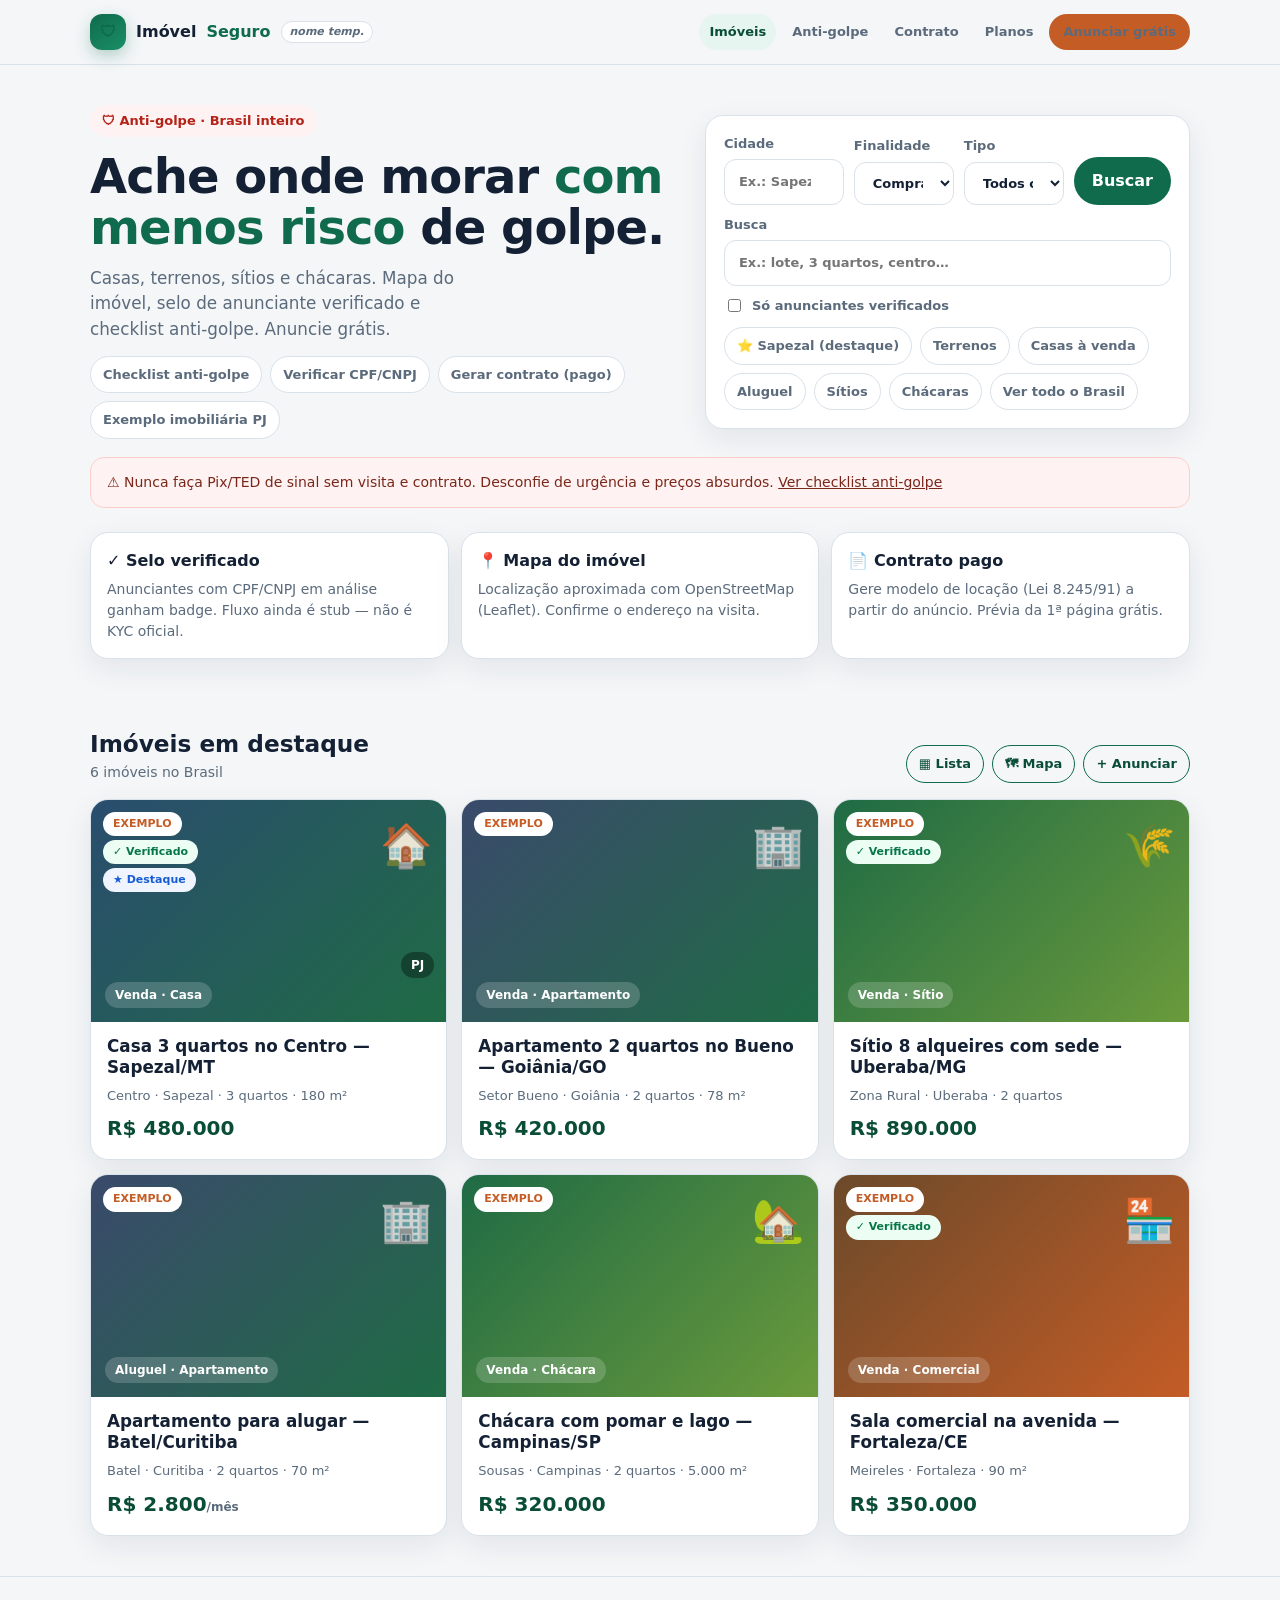
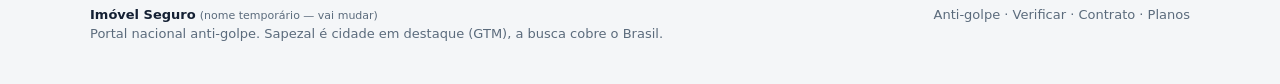
==== commit 36abf2c4: "PF/PJ: planos, página de imobiliária e tipo barracão PF anuncia grátis; PJ ganha página pública (slu" ====
--- a/index.html
+++ b/index.html
@@ -32,6 +32,7 @@
           <a class="chip" href="anti-golpe.html">Checklist anti-golpe</a>
           <a class="chip" href="verificar.html">Verificar CPF/CNPJ</a>
           <a class="chip" href="contrato.html">Gerar contrato (pago)</a>
+          <a class="chip" href="imobiliaria.html?slug=imobiliaria-nortao">Exemplo imobiliária PJ</a>
         </div>
       </div>
       <div class="search-card">
--- a/css/styles.css
+++ b/css/styles.css
@@ -77,6 +77,7 @@
 .listing-photo.casa{background:linear-gradient(135deg,#2a4d6e,#1f6b45)}
 .listing-photo.apartamento{background:linear-gradient(135deg,#3a4a6b,#1f6b45)}
 .listing-photo.comercial{background:linear-gradient(135deg,#6b4a2a,#c45c26)}
+.listing-photo.barracao{background:linear-gradient(135deg,#4a5568,#2d3748)}
 .listing-photo .emoji{font-size:42px;position:absolute;right:14px;top:14px;opacity:.9}
 .tag{display:inline-flex;align-items:center;gap:4px;background:rgba(255,255,255,.18);backdrop-filter:blur(6px);border-radius:999px;padding:4px 10px;font-size:12px;font-weight:700}
 .tag-exemplo{position:absolute;left:12px;top:12px;background:#fff;color:var(--terra);border-radius:999px;padding:4px 10px;font-size:11px;font-weight:800}
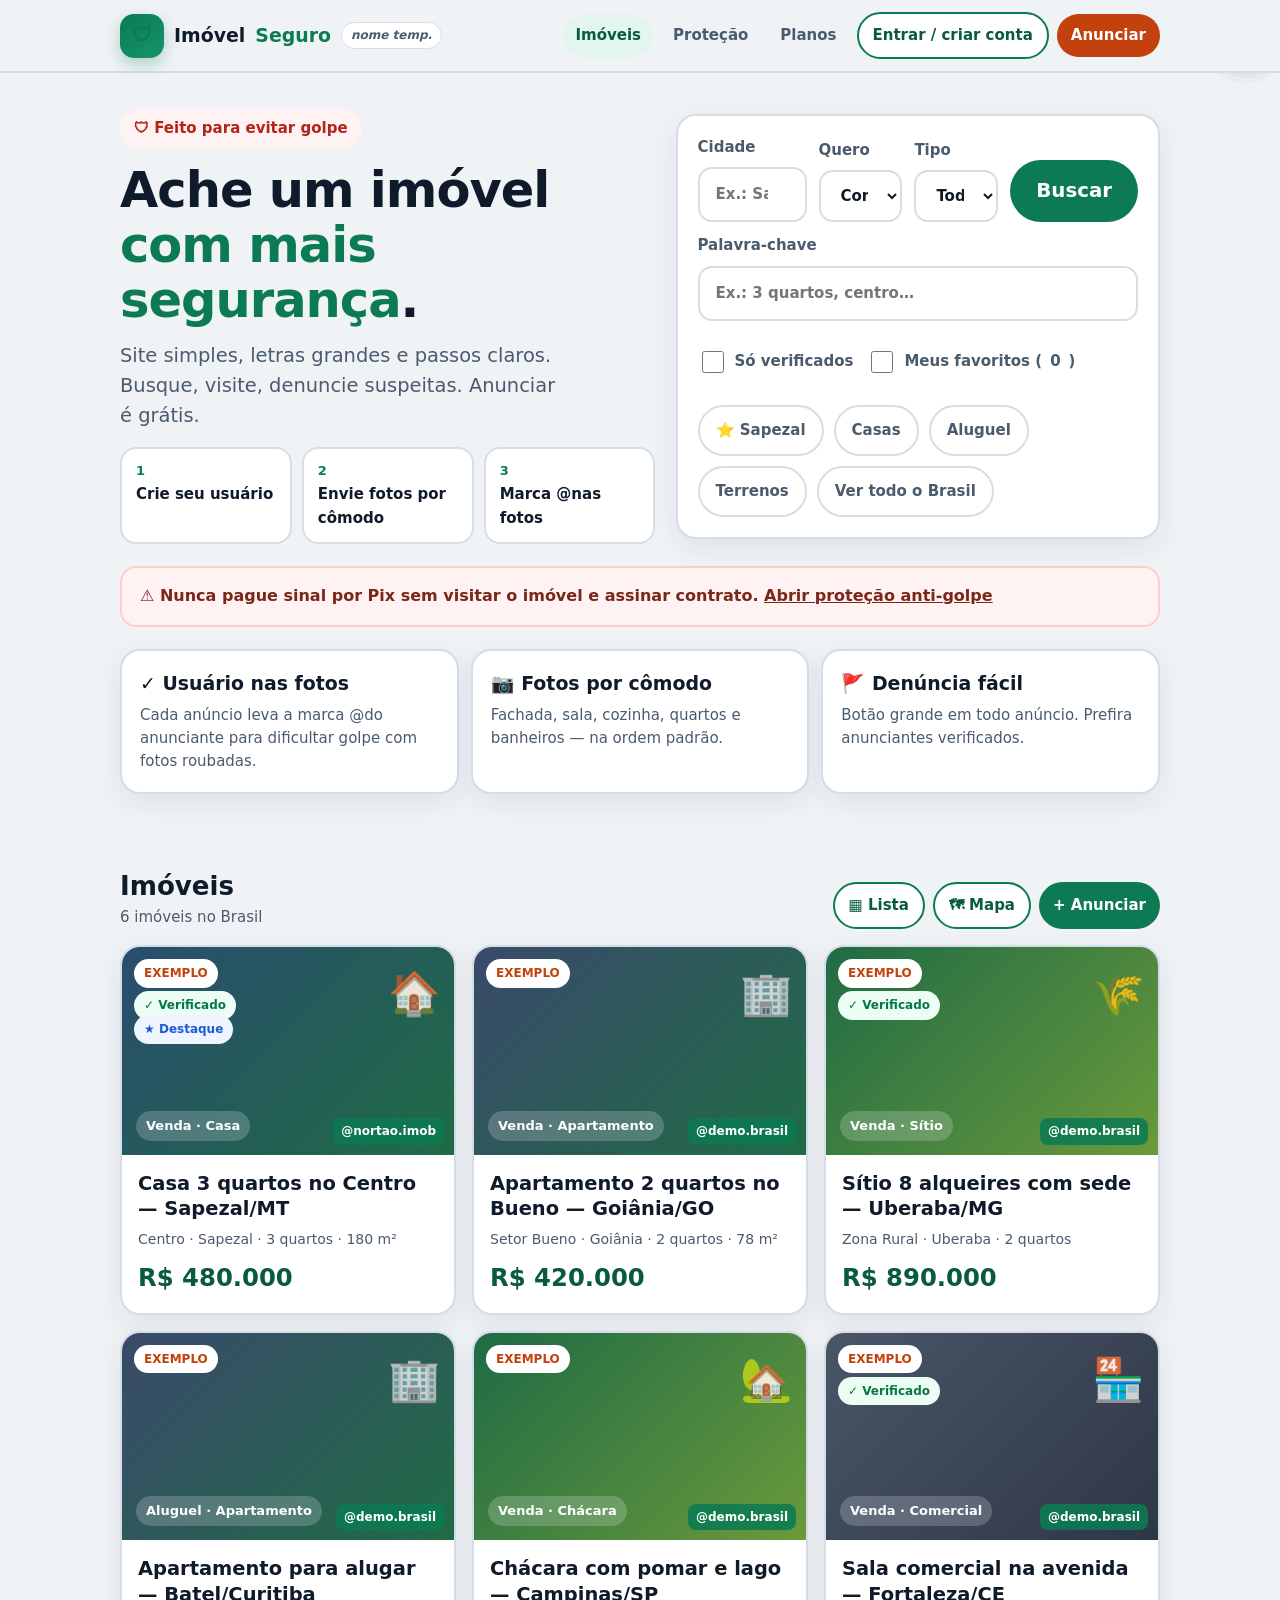
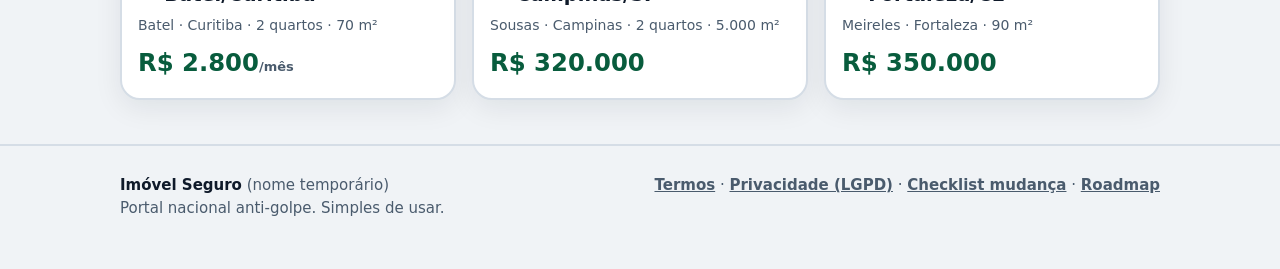
==== commit f2b5fb91: "UI simples + conta @usuário, watermark e fotos por cômodo Redesign comercial/acessível, wizard de an" ====
--- a/index.html
+++ b/index.html
@@ -3,8 +3,8 @@
 <head>
   <meta charset="utf-8">
   <meta name="viewport" content="width=device-width,initial-scale=1">
-  <meta name="description" content="Imóvel Seguro — portal nacional anti-golpe de imóveis. Anuncie grátis. Mapa, verificação e contrato de aluguel.">
-  <meta name="theme-color" content="#0f6b4c">
+  <meta name="description" content="Imóvel Seguro — portal simples e anti-golpe. Anuncie grátis com fotos padronizadas e marca d'água do usuário.">
+  <meta name="theme-color" content="#0c7a52">
   <title>Imóvel Seguro — alugue e compre com menos risco de golpe</title>
   <link rel="stylesheet" href="css/styles.css">
 </head>
@@ -14,10 +14,10 @@
       <a class="brand" href="index.html"><span class="brand-mark">🛡</span> Imóvel <span>Seguro</span> <em class="temp">nome temp.</em></a>
       <nav class="nav">
         <a href="index.html" data-nav="index.html">Imóveis</a>
-        <a href="anti-golpe.html" data-nav="anti-golpe.html">Anti-golpe</a>
-        <a href="contrato.html" data-nav="contrato.html">Contrato</a>
+        <a href="anti-golpe.html" data-nav="anti-golpe.html">Proteção</a>
         <a href="precos.html" data-nav="precos.html">Planos</a>
-        <a class="btn btn-terra" href="anunciar.html" style="padding:8px 14px;font-size:13px">Anunciar grátis</a>
+        <span id="auth-slot"></span>
+        <a class="btn btn-terra btn-sm" href="anunciar.html">Anunciar</a>
       </nav>
     </div>
   </header>
@@ -25,23 +25,22 @@
   <main class="wrap">
     <section class="hero">
       <div>
-        <div class="badge">🛡 Anti-golpe · Brasil inteiro</div>
-        <h1>Ache onde morar <em>com menos risco</em> de golpe.</h1>
-        <p class="lead">Casas, terrenos, sítios e chácaras. Mapa do imóvel, selo de anunciante verificado e checklist anti-golpe. Anuncie grátis.</p>
-        <div class="chips" style="margin-top:14px">
-          <a class="chip" href="anti-golpe.html">Checklist anti-golpe</a>
-          <a class="chip" href="verificar.html">Verificar CPF/CNPJ</a>
-          <a class="chip" href="contrato.html">Gerar contrato (pago)</a>
-          <a class="chip" href="imobiliaria.html?slug=imobiliaria-nortao">Exemplo imobiliária PJ</a>
+        <div class="badge">🛡 Feito para evitar golpe</div>
+        <h1>Ache um imóvel <em>com mais segurança</em>.</h1>
+        <p class="lead">Site simples, letras grandes e passos claros. Busque, visite, denuncie suspeitas. Anunciar é grátis.</p>
+        <div class="steps-row">
+          <div class="step-pill"><b>1</b> Crie seu usuário</div>
+          <div class="step-pill"><b>2</b> Envie fotos por cômodo</div>
+          <div class="step-pill"><b>3</b> Marca @nas fotos</div>
         </div>
       </div>
       <div class="search-card">
         <form id="search-form">
           <div class="search-grid">
             <label class="field">Cidade
-              <input id="f-city" data-city-input type="text" placeholder="Ex.: Sapezal - MT, São Paulo - SP…" autocomplete="off">
+              <input id="f-city" data-city-input type="text" placeholder="Ex.: Sapezal - MT" autocomplete="off">
             </label>
-            <label class="field">Finalidade
+            <label class="field">Quero
               <select id="f-purpose">
                 <option value="">Comprar ou alugar</option>
                 <option value="comprar">Comprar</option>
@@ -51,21 +50,24 @@
             <label class="field">Tipo
               <select id="f-type" data-types="all"></select>
             </label>
-            <button class="btn btn-primary" type="submit">Buscar</button>
+            <button class="btn btn-primary btn-xl" type="submit">Buscar</button>
           </div>
-          <label class="field" style="margin-top:10px">Busca
-            <input id="f-q" type="search" placeholder="Ex.: lote, 3 quartos, centro…">
+          <label class="field" style="margin-top:12px">Palavra-chave
+            <input id="f-q" type="search" placeholder="Ex.: 3 quartos, centro…">
           </label>
-          <label style="display:flex;align-items:center;gap:8px;margin-top:10px;font-size:13px;font-weight:700;color:var(--muted)">
-            <input id="f-verified" type="checkbox" style="width:auto"> Só anunciantes verificados
-          </label>
+          <div style="display:flex;flex-wrap:wrap;gap:14px;margin-top:12px">
+            <label style="display:flex;align-items:center;gap:8px;font-size:15px;font-weight:700;color:var(--muted)">
+              <input id="f-verified" type="checkbox" style="width:22px;height:22px"> Só verificados
+            </label>
+            <label style="display:flex;align-items:center;gap:8px;font-size:15px;font-weight:700;color:var(--muted)">
+              <input id="f-favs" type="checkbox" style="width:22px;height:22px"> Meus favoritos (<span id="fav-count">0</span>)
+            </label>
+          </div>
           <div class="chips">
-            <button type="button" class="chip" data-chip data-city="Sapezal - MT">⭐ Sapezal (destaque)</button>
+            <button type="button" class="chip" data-chip data-city="Sapezal - MT">⭐ Sapezal</button>
+            <button type="button" class="chip" data-chip data-purpose="comprar" data-type="casa">Casas</button>
+            <button type="button" class="chip" data-chip data-purpose="alugar">Aluguel</button>
             <button type="button" class="chip" data-chip data-purpose="comprar" data-type="terreno">Terrenos</button>
-            <button type="button" class="chip" data-chip data-purpose="comprar" data-type="casa">Casas à venda</button>
-            <button type="button" class="chip" data-chip data-purpose="alugar" data-type="apartamento">Aluguel</button>
-            <button type="button" class="chip" data-chip data-purpose="comprar" data-type="sitio">Sítios</button>
-            <button type="button" class="chip" data-chip data-purpose="comprar" data-type="chacara">Chácaras</button>
             <button type="button" class="chip" id="f-clear">Ver todo o Brasil</button>
           </div>
         </form>
@@ -73,37 +75,28 @@
     </section>
 
     <div class="banner banner-danger">
-      ⚠️ Nunca faça Pix/TED de sinal sem visita e contrato. Desconfie de urgência e preços absurdos.
-      <a href="anti-golpe.html"><u>Ver checklist anti-golpe</u></a>
+      ⚠️ Nunca pague sinal por Pix sem visitar o imóvel e assinar contrato.
+      <a href="anti-golpe.html"><u>Abrir proteção anti-golpe</u></a>
     </div>
 
     <section class="section" style="padding-top:0">
       <div class="trust-grid">
-        <div class="card trust-card">
-          <h3>✓ Selo verificado</h3>
-          <p>Anunciantes com CPF/CNPJ em análise ganham badge. Fluxo ainda é stub — não é KYC oficial.</p>
-        </div>
-        <div class="card trust-card">
-          <h3>📍 Mapa do imóvel</h3>
-          <p>Localização aproximada com OpenStreetMap (Leaflet). Confirme o endereço na visita.</p>
-        </div>
-        <div class="card trust-card">
-          <h3>📄 Contrato pago</h3>
-          <p>Gere modelo de locação (Lei 8.245/91) a partir do anúncio. Prévia da 1ª página grátis.</p>
-        </div>
+        <div class="card trust-card"><h3>✓ Usuário nas fotos</h3><p>Cada anúncio leva a marca @do anunciante para dificultar golpe com fotos roubadas.</p></div>
+        <div class="card trust-card"><h3>📷 Fotos por cômodo</h3><p>Fachada, sala, cozinha, quartos e banheiros — na ordem padrão.</p></div>
+        <div class="card trust-card"><h3>🚩 Denúncia fácil</h3><p>Botão grande em todo anúncio. Prefira anunciantes verificados.</p></div>
       </div>
     </section>
 
     <section class="section">
       <div class="section-head">
         <div>
-          <h2>Imóveis em destaque</h2>
+          <h2>Imóveis</h2>
           <p id="listings-count">Carregando…</p>
         </div>
         <div class="view-toggle">
           <button type="button" class="btn btn-ghost btn-sm active" data-view="grid">▦ Lista</button>
           <button type="button" class="btn btn-ghost btn-sm" data-view="map">🗺 Mapa</button>
-          <a class="btn btn-ghost btn-sm" href="anunciar.html">+ Anunciar</a>
+          <a class="btn btn-primary btn-sm" href="anunciar.html">+ Anunciar</a>
         </div>
       </div>
       <div class="grid" id="listings"></div>
@@ -114,20 +107,22 @@
   <footer class="footer">
     <div class="wrap footer-grid">
       <div>
-        <strong>Imóvel Seguro</strong> <span class="temp" style="font-size:11px">(nome temporário — vai mudar)</span><br>
-        Portal nacional anti-golpe. Sapezal é cidade em destaque (GTM), a busca cobre o Brasil.
+        <strong>Imóvel Seguro</strong> <span class="temp">(nome temporário)</span><br>
+        Portal nacional anti-golpe. Simples de usar.
       </div>
       <div>
-        <a href="anti-golpe.html">Anti-golpe</a> ·
-        <a href="verificar.html">Verificar</a> ·
-        <a href="contrato.html">Contrato</a> ·
-        <a href="precos.html">Planos</a>
+        <a href="termos.html">Termos</a> ·
+        <a href="privacidade.html">Privacidade (LGPD)</a> ·
+        <a href="mudanca.html">Checklist mudança</a> ·
+        <a href="GAPS.md">Roadmap</a>
       </div>
     </div>
   </footer>
 
   <script src="js/cities-br.js"></script>
   <script src="js/config.js"></script>
+  <script src="js/auth.js"></script>
+  <script src="js/photos.js"></script>
   <script src="js/map.js"></script>
   <script src="js/app.js"></script>
 </body>
--- a/css/styles.css
+++ b/css/styles.css
@@ -1,155 +1,201 @@
 :root {
-  --bg: #f4f6f8;
-  --bg-card: #ffffff;
-  --ink: #142033;
-  --muted: #5b6b7c;
-  --line: #d9e1ea;
-  --green: #0f6b4c;
-  --green-dark: #0a4d37;
-  --green-soft: #e6f5ef;
-  --terra: #c45c26;
-  --terra-soft: #f8ebe3;
+  --bg: #f0f3f6;
+  --card: #ffffff;
+  --ink: #0f1a2a;
+  --muted: #4a5b6d;
+  --line: #d5dde6;
+  --green: #0c7a52;
+  --green-dark: #085c3d;
+  --green-soft: #e3f6ee;
+  --terra: #c2410c;
+  --terra-soft: #fff1e8;
   --danger: #b42318;
   --danger-soft: #fef3f2;
   --warn: #b54708;
   --warn-soft: #fffaeb;
   --blue: #175cd3;
   --blue-soft: #eff4ff;
-  --shadow: 0 10px 30px rgba(20, 32, 51, 0.08);
-  --radius: 18px;
+  --shadow: 0 8px 28px rgba(15,26,42,.08);
+  --radius: 20px;
   --font: "Segoe UI", system-ui, -apple-system, Roboto, sans-serif;
+  --tap: 52px;
 }
 *{box-sizing:border-box}
-html{scroll-behavior:smooth}
-body{margin:0;font-family:var(--font);background:var(--bg);color:var(--ink);line-height:1.5;min-height:100vh}
+html{scroll-behavior:smooth;font-size:18px}
+body{margin:0;font-family:var(--font);background:var(--bg);color:var(--ink);line-height:1.55;min-height:100vh}
 a{color:inherit;text-decoration:none}
 img{max-width:100%;display:block}
 button,input,select,textarea{font:inherit}
-.wrap{width:min(1100px,calc(100% - 32px));margin:0 auto}
-.top{position:sticky;top:0;z-index:40;backdrop-filter:blur(12px);background:rgba(244,246,248,.94);border-bottom:1px solid var(--line)}
-.top-inner{display:flex;align-items:center;justify-content:space-between;padding:14px 0;gap:12px}
-.brand{display:flex;align-items:center;gap:10px;font-weight:800}
-.brand-mark{width:36px;height:36px;border-radius:12px;background:linear-gradient(145deg,var(--green),#1a8f66);color:#fff;display:grid;place-items:center;font-size:16px;box-shadow:0 6px 16px rgba(15,107,76,.28)}
+.wrap{width:min(1040px,calc(100% - 28px));margin:0 auto}
+
+/* Top bar — simple */
+.top{position:sticky;top:0;z-index:50;background:rgba(240,243,246,.97);backdrop-filter:blur(10px);border-bottom:2px solid var(--line)}
+.top-inner{display:flex;align-items:center;justify-content:space-between;gap:10px;padding:12px 0;flex-wrap:wrap}
+.brand{display:flex;align-items:center;gap:10px;font-weight:800;font-size:1.05rem}
+.brand-mark{width:44px;height:44px;border-radius:14px;background:linear-gradient(145deg,var(--green),#14966a);color:#fff;display:grid;place-items:center;font-size:20px;box-shadow:0 6px 16px rgba(12,122,82,.3)}
 .brand span{color:var(--green)}
-.brand .temp{font-size:11px;font-weight:700;color:var(--muted);background:#fff;border:1px solid var(--line);border-radius:999px;padding:2px 8px}
-.nav{display:flex;gap:6px;align-items:center;flex-wrap:wrap;justify-content:flex-end}
-.nav a{padding:8px 10px;border-radius:999px;color:var(--muted);font-size:13px;font-weight:600}
-.nav a:hover,.nav a.active{background:var(--green-soft);color:var(--green-dark)}
-.btn{display:inline-flex;align-items:center;justify-content:center;gap:8px;border:0;border-radius:999px;padding:12px 18px;font-weight:800;cursor:pointer;transition:transform .15s ease,opacity .15s ease}
+.brand .temp{font-size:12px;font-weight:700;color:var(--muted);background:#fff;border:1px solid var(--line);border-radius:999px;padding:3px 9px}
+.nav{display:flex;gap:8px;align-items:center;flex-wrap:wrap;justify-content:flex-end}
+.nav a:not(.btn){padding:10px 12px;border-radius:999px;color:var(--muted);font-size:15px;font-weight:700;min-height:44px;display:inline-flex;align-items:center}
+.nav a:not(.btn):hover,.nav a.active{background:var(--green-soft);color:var(--green-dark)}
+
+/* Big buttons */
+.btn{display:inline-flex;align-items:center;justify-content:center;gap:8px;border:0;border-radius:999px;padding:14px 22px;min-height:var(--tap);font-weight:800;font-size:1rem;cursor:pointer;transition:transform .12s,opacity .12s}
 .btn:active{transform:scale(.98)}
 .btn:disabled{opacity:.55;cursor:not-allowed}
 .btn-primary{background:var(--green);color:#fff}
 .btn-primary:hover{background:var(--green-dark)}
 .btn-terra{background:var(--terra);color:#fff}
 .btn-danger{background:var(--danger);color:#fff}
-.btn-ghost{background:transparent;color:var(--green-dark);border:1.5px solid var(--green)}
+.btn-ghost{background:#fff;color:var(--green-dark);border:2px solid var(--green)}
 .btn-wa{background:#1fad5c;color:#fff;width:100%}
 .btn-block{width:100%}
-.btn-sm{padding:8px 12px;font-size:13px}
-.hero{padding:28px 0 10px;display:grid;gap:22px}
-@media(min-width:860px){.hero{grid-template-columns:1.1fr .9fr;align-items:center;padding-top:40px}}
-.hero h1{font-size:clamp(1.9rem,5vw,3rem);line-height:1.08;margin:0 0 12px;letter-spacing:-.02em}
+.btn-sm{min-height:42px;padding:10px 14px;font-size:15px}
+.btn-xl{min-height:58px;font-size:1.1rem;padding:16px 26px}
+
+/* Hero */
+.hero{padding:28px 0 12px;display:grid;gap:20px}
+@media(min-width:860px){.hero{grid-template-columns:1.05fr .95fr;align-items:center;padding-top:36px}}
+.hero h1{font-size:clamp(1.85rem,5vw,2.75rem);line-height:1.12;margin:0 0 12px;letter-spacing:-.02em}
 .hero h1 em{font-style:normal;color:var(--green)}
-.hero p.lead{margin:0;color:var(--muted);font-size:1.05rem;max-width:38ch}
-.badge{display:inline-flex;align-items:center;gap:6px;background:var(--danger-soft);color:var(--danger);border-radius:999px;padding:6px 12px;font-size:13px;font-weight:700;margin-bottom:14px}
-.search-card,.card,.panel{background:var(--bg-card);border:1px solid var(--line);border-radius:var(--radius);box-shadow:var(--shadow)}
-.search-card{padding:18px}
-.search-grid{display:grid;gap:10px;grid-template-columns:1fr}
-@media(min-width:720px){.search-grid{grid-template-columns:1.2fr 1fr 1fr auto;align-items:end}}
-label.field{display:grid;gap:6px;font-size:13px;font-weight:700;color:var(--muted)}
-input,select,textarea{width:100%;padding:12px 14px;border-radius:12px;border:1.5px solid var(--line);background:#fff;color:var(--ink)}
-input:focus,select:focus,textarea:focus{outline:none;border-color:var(--green);box-shadow:0 0 0 3px rgba(15,107,76,.15)}
-.chips{display:flex;flex-wrap:wrap;gap:8px;margin-top:12px}
-.chip{border:1.5px solid var(--line);background:#fff;color:var(--muted);border-radius:999px;padding:8px 12px;font-size:13px;font-weight:700;cursor:pointer}
+.hero p.lead{margin:0;color:var(--muted);font-size:1.08rem;max-width:36ch}
+.badge{display:inline-flex;align-items:center;gap:6px;background:var(--danger-soft);color:var(--danger);border-radius:999px;padding:8px 14px;font-size:15px;font-weight:800;margin-bottom:14px}
+.steps-row{display:flex;flex-wrap:wrap;gap:10px;margin-top:16px}
+.step-pill{background:#fff;border:2px solid var(--line);border-radius:16px;padding:12px 14px;font-weight:700;font-size:15px;color:var(--ink);flex:1;min-width:140px}
+.step-pill b{display:block;color:var(--green);font-size:13px;margin-bottom:2px}
+
+.search-card,.card,.panel{background:var(--card);border:2px solid var(--line);border-radius:var(--radius);box-shadow:var(--shadow)}
+.search-card{padding:20px}
+.search-grid{display:grid;gap:12px}
+@media(min-width:720px){.search-grid{grid-template-columns:1.3fr 1fr 1fr auto;align-items:end}}
+label.field{display:grid;gap:8px;font-size:15px;font-weight:800;color:var(--muted)}
+input,select,textarea{width:100%;padding:14px 16px;min-height:var(--tap);border-radius:14px;border:2px solid var(--line);background:#fff;color:var(--ink)}
+textarea{min-height:120px;resize:vertical}
+input:focus,select:focus,textarea:focus{outline:none;border-color:var(--green);box-shadow:0 0 0 4px rgba(12,122,82,.18)}
+.chips{display:flex;flex-wrap:wrap;gap:10px;margin-top:14px}
+.chip{border:2px solid var(--line);background:#fff;color:var(--muted);border-radius:999px;padding:12px 16px;min-height:46px;font-size:15px;font-weight:800;cursor:pointer}
 .chip.active,.chip:hover{border-color:var(--green);color:var(--green-dark);background:var(--green-soft)}
-.section{padding:28px 0 40px}
+
+.section{padding:28px 0 44px}
 .section-head{display:flex;justify-content:space-between;align-items:end;gap:12px;margin-bottom:16px;flex-wrap:wrap}
 .section-head h2{margin:0;font-size:1.45rem}
-.section-head p{margin:0;color:var(--muted);font-size:14px}
-.grid{display:grid;gap:14px;grid-template-columns:1fr}
+.section-head p{margin:0;color:var(--muted);font-size:15px}
+.grid{display:grid;gap:16px;grid-template-columns:1fr}
 @media(min-width:640px){.grid{grid-template-columns:repeat(2,1fr)}}
 @media(min-width:960px){.grid{grid-template-columns:repeat(3,1fr)}}
-.listing{overflow:hidden;display:flex;flex-direction:column;min-height:100%;transition:transform .15s ease,box-shadow .15s ease}
-.listing:hover{transform:translateY(-2px);box-shadow:0 16px 36px rgba(20,32,51,.12)}
-.listing-photo{aspect-ratio:16/10;position:relative;color:#fff;display:flex;align-items:flex-end;padding:14px;background:linear-gradient(135deg,#0f6b4c,#2a4d6e)}
+
+.listing{overflow:hidden;display:flex;flex-direction:column;min-height:100%;transition:transform .15s}
+.listing:hover{transform:translateY(-3px)}
+.listing-photo{aspect-ratio:16/10;position:relative;color:#fff;display:flex;align-items:flex-end;padding:14px;background:linear-gradient(135deg,#0c7a52,#2a4d6e);overflow:hidden}
+.listing-photo img{position:absolute;inset:0;width:100%;height:100%;object-fit:cover}
 .listing-photo.terreno{background:linear-gradient(135deg,#8a6a3b,#c45c26)}
 .listing-photo.sitio,.listing-photo.chacara{background:linear-gradient(135deg,#1f6b45,#6a9a3b)}
 .listing-photo.casa{background:linear-gradient(135deg,#2a4d6e,#1f6b45)}
 .listing-photo.apartamento{background:linear-gradient(135deg,#3a4a6b,#1f6b45)}
-.listing-photo.comercial{background:linear-gradient(135deg,#6b4a2a,#c45c26)}
-.listing-photo.barracao{background:linear-gradient(135deg,#4a5568,#2d3748)}
-.listing-photo .emoji{font-size:42px;position:absolute;right:14px;top:14px;opacity:.9}
-.tag{display:inline-flex;align-items:center;gap:4px;background:rgba(255,255,255,.18);backdrop-filter:blur(6px);border-radius:999px;padding:4px 10px;font-size:12px;font-weight:700}
-.tag-exemplo{position:absolute;left:12px;top:12px;background:#fff;color:var(--terra);border-radius:999px;padding:4px 10px;font-size:11px;font-weight:800}
-.tag-verificado{position:absolute;left:12px;top:40px;background:#ecfdf3;color:#067647;border-radius:999px;padding:4px 10px;font-size:11px;font-weight:800}
-.listing-body{padding:14px 16px 16px;display:grid;gap:8px;flex:1}
-.listing-body h3{margin:0;font-size:1.05rem;line-height:1.25}
-.meta{color:var(--muted);font-size:13px}
-.price{font-size:1.25rem;font-weight:800;color:var(--green-dark)}
-.price small{font-size:12px;font-weight:600;color:var(--muted)}
-.empty{text-align:center;padding:40px 18px;color:var(--muted);border:1.5px dashed var(--line);border-radius:var(--radius);background:rgba(255,255,255,.5)}
-.banner{margin:8px 0 24px;padding:14px 16px;border-radius:14px;background:var(--warn-soft);color:#7a2e0e;border:1px solid #f9dbaf;font-size:14px}
+.listing-photo.comercial,.listing-photo.barracao{background:linear-gradient(135deg,#4a5568,#2d3748)}
+.listing-photo .emoji{font-size:42px;position:absolute;right:14px;top:14px;opacity:.9;z-index:2}
+.photo-wm{position:absolute;right:10px;bottom:10px;z-index:3;background:rgba(12,122,82,.88);color:#fff;font-size:12px;font-weight:800;padding:4px 8px;border-radius:8px}
+.tag{display:inline-flex;align-items:center;gap:4px;background:rgba(255,255,255,.2);backdrop-filter:blur(6px);border-radius:999px;padding:5px 10px;font-size:13px;font-weight:800;z-index:2}
+.tag-exemplo{position:absolute;left:12px;top:12px;z-index:3;background:#fff;color:var(--terra);border-radius:999px;padding:5px 10px;font-size:12px;font-weight:800}
+.tag-verificado{position:absolute;left:12px;top:44px;z-index:3;background:#ecfdf3;color:#067647;border-radius:999px;padding:5px 10px;font-size:12px;font-weight:800}
+.listing-body{padding:16px;display:grid;gap:8px;flex:1}
+.listing-body h3{margin:0;font-size:1.08rem;line-height:1.3}
+.meta{color:var(--muted);font-size:14px}
+.price{font-size:1.35rem;font-weight:800;color:var(--green-dark)}
+.price small{font-size:13px;font-weight:600;color:var(--muted)}
+.fav-btn{position:absolute;top:12px;right:12px;z-index:4;width:44px;height:44px;border-radius:50%;border:0;background:rgba(255,255,255,.92);font-size:20px;cursor:pointer;box-shadow:var(--shadow)}
+
+.empty{text-align:center;padding:44px 18px;color:var(--muted);border:2px dashed var(--line);border-radius:var(--radius);background:rgba(255,255,255,.6);font-size:1.05rem}
+.banner{margin:10px 0 22px;padding:16px 18px;border-radius:16px;background:var(--warn-soft);color:#7a2e0e;border:2px solid #f9dbaf;font-size:16px;font-weight:600}
 .banner-danger{background:var(--danger-soft);color:#7a271a;border-color:#fecdca}
 .banner-safe{background:var(--green-soft);color:var(--green-dark);border-color:#abefc6}
-.page-hero{padding:28px 0 8px}
-.page-hero h1{margin:0 0 8px;font-size:clamp(1.8rem,4vw,2.4rem)}
-.page-hero p{margin:0;color:var(--muted);max-width:56ch}
-.form-card{padding:20px;max-width:760px}
-.form-grid{display:grid;gap:12px}
+.page-hero{padding:28px 0 10px}
+.page-hero h1{margin:0 0 10px;font-size:clamp(1.7rem,4vw,2.35rem)}
+.page-hero p{margin:0;color:var(--muted);max-width:52ch;font-size:1.05rem}
+
+.form-card{padding:22px;max-width:820px}
+.form-grid{display:grid;gap:14px}
 @media(min-width:640px){.form-grid.two{grid-template-columns:1fr 1fr}}
-.help{font-size:12px;color:var(--muted);font-weight:500}
-.ok-box,.err-box{display:none;margin-top:12px;padding:12px 14px;border-radius:12px;font-size:14px}
+.help{font-size:14px;color:var(--muted);font-weight:500}
+.ok-box,.err-box{display:none;margin-top:12px;padding:14px 16px;border-radius:14px;font-size:16px;font-weight:600}
 .ok-box{background:var(--green-soft);color:var(--green-dark)}
 .err-box{background:#fde8e8;color:#9b1c1c}
-.pricing{display:grid;gap:14px;grid-template-columns:1fr}
+
+.wizard-steps{display:flex;gap:8px;flex-wrap:wrap;margin-bottom:18px}
+.wizard-steps .wstep{flex:1;min-width:90px;text-align:center;padding:12px 8px;border-radius:14px;border:2px solid var(--line);background:#fff;font-size:14px;font-weight:800;color:var(--muted)}
+.wizard-steps .wstep.on{border-color:var(--green);background:var(--green-soft);color:var(--green-dark)}
+.wizard-pane{display:none}
+.wizard-pane.on{display:block}
+
+.photo-slots{display:grid;gap:12px}
+.photo-slot{border:2px dashed var(--line);border-radius:16px;padding:14px;background:#fafbfc}
+.photo-slot.required{border-color:#86efac;background:#f0fdf4}
+.photo-slot .slot-label{font-weight:800;margin-bottom:8px}
+.photo-slot .preview{margin-top:10px;border-radius:12px;overflow:hidden;max-height:180px;position:relative}
+.photo-slot .preview img{width:100%;height:180px;object-fit:cover}
+.photo-slot input[type=file]{font-size:15px}
+
+.pricing{display:grid;gap:16px;grid-template-columns:1fr}
 @media(min-width:800px){.pricing{grid-template-columns:repeat(3,1fr)}}
-.price-card{padding:22px;display:flex;flex-direction:column;gap:12px}
-.price-card.featured{border-color:var(--green);box-shadow:0 16px 40px rgba(15,107,76,.16);position:relative}
+.price-card{padding:24px;display:flex;flex-direction:column;gap:14px}
+.price-card.featured{border-color:var(--green);box-shadow:0 16px 40px rgba(12,122,82,.16);position:relative}
 .price-card .plan{font-size:14px;font-weight:800;color:var(--muted);text-transform:uppercase;letter-spacing:.04em}
 .price-card .amount{font-size:2rem;font-weight:800;color:var(--green-dark)}
-.price-card .amount span{font-size:14px;font-weight:600;color:var(--muted)}
-.price-card ul{margin:0;padding-left:18px;color:var(--muted);display:grid;gap:8px;flex:1}
-.ribbon{position:absolute;top:14px;right:14px;background:var(--green);color:#fff;font-size:11px;font-weight:800;border-radius:999px;padding:4px 10px}
-.detail{display:grid;gap:16px;padding-bottom:40px}
-@media(min-width:860px){.detail{grid-template-columns:1.4fr .8fr;align-items:start}}
-.detail-photo{border-radius:var(--radius);min-height:220px;position:relative;display:flex;align-items:flex-end;padding:18px;color:#fff}
-.detail-side{padding:18px;position:sticky;top:80px}
-.detail-side h1{margin:0 0 8px;font-size:1.5rem}
+.price-card .amount span{font-size:15px;font-weight:600;color:var(--muted)}
+.price-card ul{margin:0;padding-left:20px;color:var(--muted);display:grid;gap:10px;flex:1;font-size:16px}
+.ribbon{position:absolute;top:14px;right:14px;background:var(--green);color:#fff;font-size:12px;font-weight:800;border-radius:999px;padding:5px 10px}
+
+.detail{display:grid;gap:18px;padding-bottom:48px}
+@media(min-width:860px){.detail{grid-template-columns:1.35fr .85fr;align-items:start}}
+.detail-photo{border-radius:var(--radius);min-height:240px;position:relative;display:flex;align-items:flex-end;padding:18px;color:#fff;overflow:hidden}
+.detail-photo img{position:absolute;inset:0;width:100%;height:100%;object-fit:cover}
+.detail-side{padding:20px;position:sticky;top:84px}
+.detail-side h1{margin:0 0 8px;font-size:1.55rem}
 .kv{display:grid;gap:8px;margin:14px 0}
-.kv div{display:flex;justify-content:space-between;gap:12px;padding:10px 0;border-bottom:1px solid var(--line);font-size:14px}
-.kv span{color:var(--muted)}
-.footer{border-top:1px solid var(--line);padding:28px 0 40px;color:var(--muted);font-size:13px}
+.kv div{display:flex;justify-content:space-between;gap:12px;padding:12px 0;border-bottom:2px solid var(--line);font-size:16px}
+.kv span{color:var(--muted);font-weight:600}
+.gallery{display:grid;gap:10px;grid-template-columns:1fr 1fr;margin-top:12px}
+.gallery figure{margin:0;border-radius:14px;overflow:hidden;border:2px solid var(--line);position:relative;background:#111}
+.gallery img{width:100%;height:140px;object-fit:cover}
+.gallery figcaption{position:absolute;left:0;right:0;bottom:0;background:rgba(0,0,0,.55);color:#fff;font-size:13px;font-weight:700;padding:6px 8px}
+
+.footer{border-top:2px solid var(--line);padding:28px 0 48px;color:var(--muted);font-size:15px}
 .footer strong{color:var(--ink)}
 .footer-grid{display:flex;justify-content:space-between;gap:16px;flex-wrap:wrap}
-.note-pill{display:inline-flex;gap:6px;align-items:center;background:#fff;border:1px solid var(--line);border-radius:999px;padding:6px 10px;font-size:12px;font-weight:700;color:var(--muted)}
-.map{height:280px;width:100%;border-radius:14px;border:1px solid var(--line);overflow:hidden;z-index:1}
-.map-lg{height:420px}
+.footer a{font-weight:700;text-decoration:underline}
+.note-pill{display:inline-flex;gap:6px;align-items:center;background:#fff;border:2px solid var(--line);border-radius:999px;padding:8px 12px;font-size:13px;font-weight:800;color:var(--muted)}
+.map{height:300px;width:100%;border-radius:16px;border:2px solid var(--line);overflow:hidden;z-index:1}
+.map-lg{height:440px}
 .view-toggle{display:flex;gap:8px;flex-wrap:wrap}
 .trust-grid{display:grid;gap:12px;grid-template-columns:1fr}
 @media(min-width:720px){.trust-grid{grid-template-columns:repeat(3,1fr)}}
-.trust-card{padding:16px}
-.trust-card h3{margin:0 0 6px;font-size:1rem}
-.trust-card p{margin:0;color:var(--muted);font-size:14px}
-.check-list{display:grid;gap:10px;padding:0;margin:0;list-style:none}
-.check-list li{background:#fff;border:1px solid var(--line);border-radius:14px;padding:14px 16px;display:grid;gap:4px}
-.check-list li strong{color:var(--ink)}
-.modal-bg{position:fixed;inset:0;background:rgba(15,23,42,.45);display:none;align-items:center;justify-content:center;padding:18px;z-index:80}
+.trust-card{padding:18px}
+.trust-card h3{margin:0 0 6px;font-size:1.05rem}
+.trust-card p{margin:0;color:var(--muted);font-size:15px}
+.check-list{display:grid;gap:12px;padding:0;margin:0;list-style:none}
+.check-list li{background:#fff;border:2px solid var(--line);border-radius:16px;padding:16px 18px;display:grid;gap:4px;font-size:16px}
+.check-list li strong{color:var(--ink);font-size:1.05rem}
+.modal-bg{position:fixed;inset:0;background:rgba(15,23,42,.5);display:none;align-items:center;justify-content:center;padding:18px;z-index:90}
 .modal-bg.open{display:flex}
-.modal{background:#fff;border-radius:18px;padding:20px;width:min(480px,100%);box-shadow:var(--shadow)}
-.modal h3{margin:0 0 8px}
-.verified-pill{display:inline-flex;align-items:center;gap:6px;background:#ecfdf3;color:#067647;border:1px solid #abefc6;border-radius:999px;padding:6px 10px;font-size:12px;font-weight:800}
-.unverified-pill{display:inline-flex;align-items:center;gap:6px;background:var(--warn-soft);color:var(--warn);border:1px solid #f9dbaf;border-radius:999px;padding:6px 10px;font-size:12px;font-weight:800}
-.contract-preview{position:relative;border:1px solid var(--line);border-radius:14px;overflow:hidden;background:#fff}
-.contract-page{padding:28px 24px;max-width:800px;margin:0 auto;background:#fff;color:#111;font-size:14px}
+.modal{background:#fff;border-radius:20px;padding:22px;width:min(520px,100%);box-shadow:var(--shadow)}
+.modal h3{margin:0 0 8px;font-size:1.25rem}
+.verified-pill{display:inline-flex;align-items:center;gap:6px;background:#ecfdf3;color:#067647;border:2px solid #abefc6;border-radius:999px;padding:8px 12px;font-size:13px;font-weight:800}
+.unverified-pill{display:inline-flex;align-items:center;gap:6px;background:var(--warn-soft);color:var(--warn);border:2px solid #f9dbaf;border-radius:999px;padding:8px 12px;font-size:13px;font-weight:800}
+.contract-preview{position:relative;border:2px solid var(--line);border-radius:16px;overflow:hidden;background:#fff}
+.contract-page{padding:28px 24px;max-width:800px;margin:0 auto;background:#fff;color:#111;font-size:15px}
 .contract-page h1{font-size:1.35rem;margin:0 0 8px;text-align:center}
 .contract-page h2{font-size:1rem;margin:18px 0 8px}
 .contract-locked{position:relative}
 .contract-locked .blur{filter:blur(5px);user-select:none;pointer-events:none;max-height:220px;overflow:hidden}
-.paywall{position:absolute;inset:auto 12px 12px 12px;background:rgba(255,255,255,.96);border:1px solid var(--line);border-radius:14px;padding:16px;text-align:center;box-shadow:var(--shadow)}
-.stub{border:1.5px dashed var(--line);border-radius:14px;padding:14px;background:#fafbfc}
-.steps{display:grid;gap:10px;counter-reset:step}
-.steps .step{border:1px solid var(--line);border-radius:14px;padding:14px;background:#fff}
-.steps .step::before{counter-increment:step;content:"Passo " counter(step);display:block;font-size:12px;font-weight:800;color:var(--green);margin-bottom:4px}
+.paywall{position:absolute;inset:auto 12px 12px 12px;background:rgba(255,255,255,.96);border:2px solid var(--line);border-radius:16px;padding:18px;text-align:center;box-shadow:var(--shadow)}
+.stub{border:2px dashed var(--line);border-radius:16px;padding:16px;background:#fafbfc}
+.steps{display:grid;gap:12px;counter-reset:step}
+.steps .step{border:2px solid var(--line);border-radius:16px;padding:16px;background:#fff;font-size:16px}
+.steps .step::before{counter-increment:step;content:"Passo " counter(step);display:block;font-size:13px;font-weight:800;color:var(--green);margin-bottom:4px}
+.legal-box{background:#fff;border:2px solid var(--line);border-radius:16px;padding:18px;font-size:15px;color:var(--muted)}
+.legal-box h2{color:var(--ink);font-size:1.1rem;margin:18px 0 8px}
+.legal-box h2:first-child{margin-top:0}
+
 @media print{
   .top,.footer,.no-print,.paywall,.banner{display:none!important}
   .contract-locked .blur{filter:none!important;max-height:none!important}
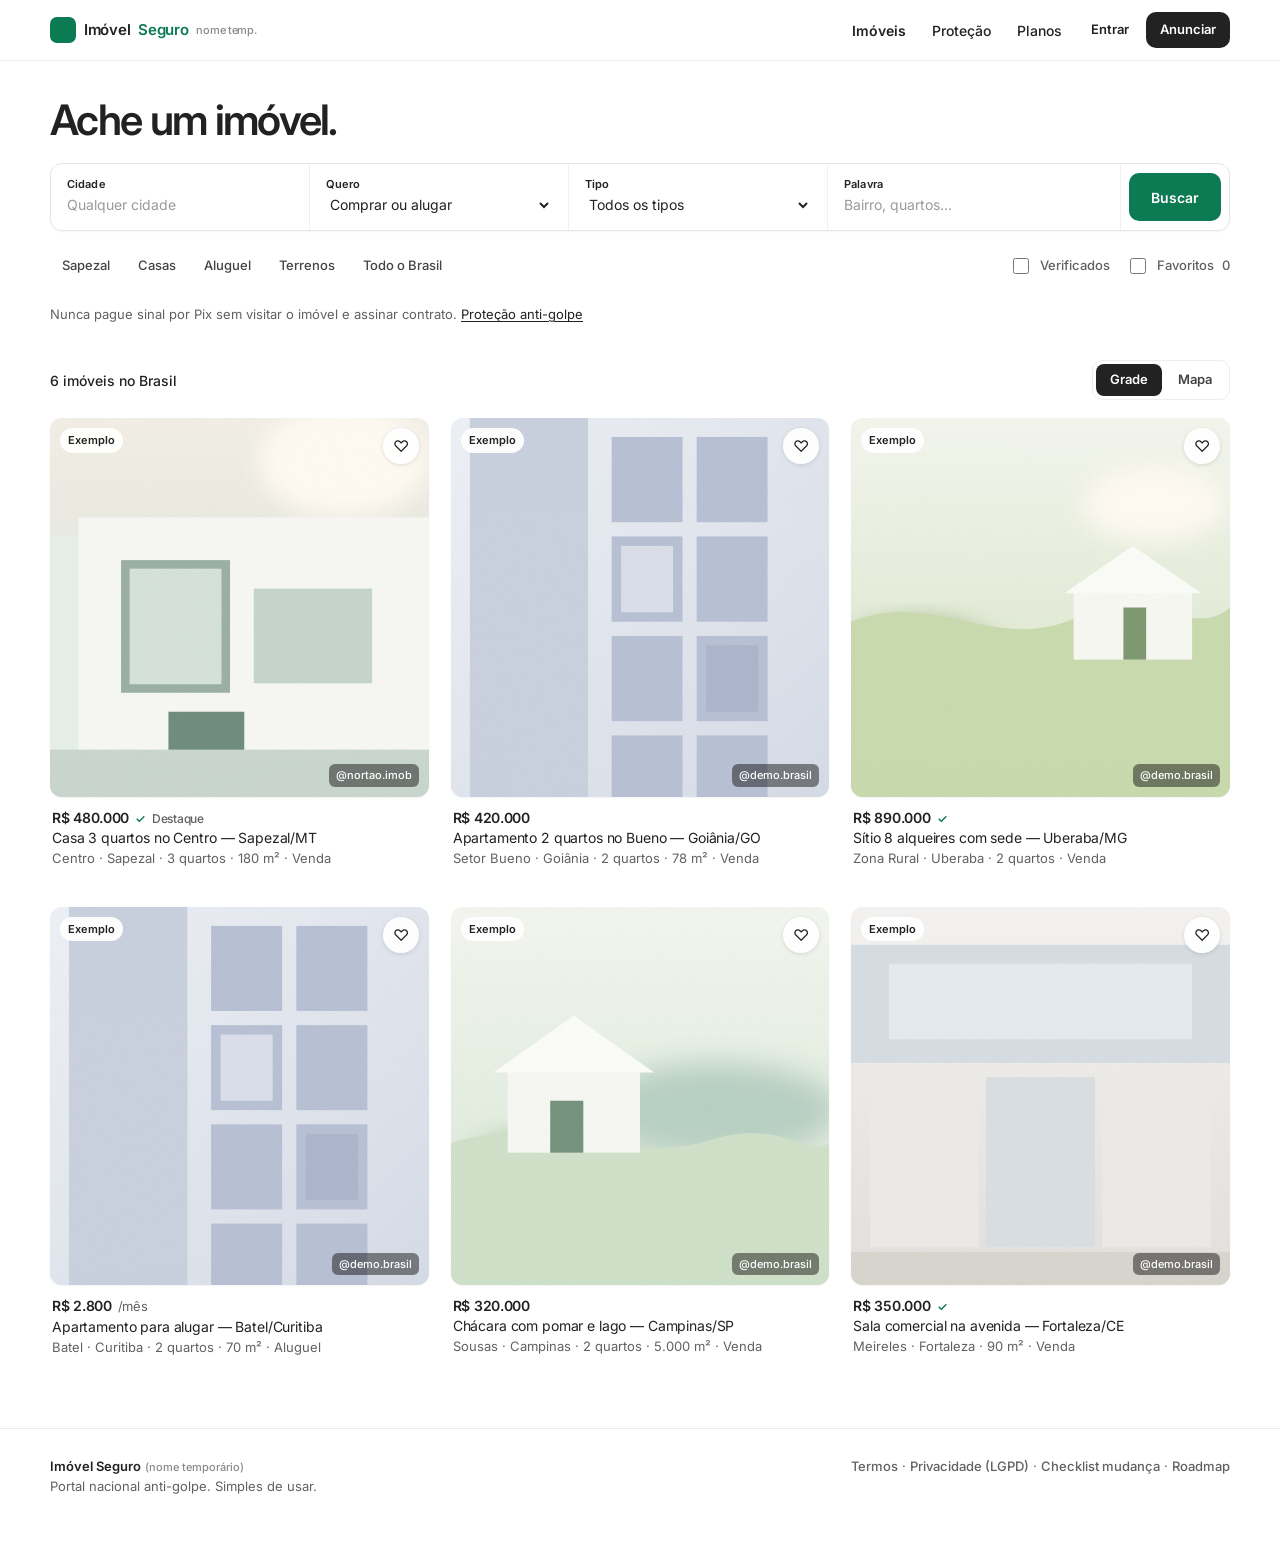
==== commit 1508e7ba: "Deixa a home leve, com busca em barra e cards de foto Tira o hero denso, as pills de passo e os card" ====
--- a/index.html
+++ b/index.html
@@ -4,103 +4,82 @@
   <meta charset="utf-8">
   <meta name="viewport" content="width=device-width,initial-scale=1">
   <meta name="description" content="Imóvel Seguro — portal simples e anti-golpe. Anuncie grátis com fotos padronizadas e marca d'água do usuário.">
-  <meta name="theme-color" content="#0c7a52">
+  <meta name="theme-color" content="#ffffff">
   <title>Imóvel Seguro — alugue e compre com menos risco de golpe</title>
   <link rel="stylesheet" href="css/styles.css">
 </head>
 <body>
   <header class="top">
     <div class="wrap top-inner">
-      <a class="brand" href="index.html"><span class="brand-mark">🛡</span> Imóvel <span>Seguro</span> <em class="temp">nome temp.</em></a>
-      <nav class="nav">
+      <a class="brand" href="index.html"><span class="brand-mark" aria-hidden="true">🛡</span> Imóvel <span>Seguro</span> <em class="temp">nome temp.</em></a>
+      <nav class="nav" aria-label="Principal">
         <a href="index.html" data-nav="index.html">Imóveis</a>
         <a href="anti-golpe.html" data-nav="anti-golpe.html">Proteção</a>
         <a href="precos.html" data-nav="precos.html">Planos</a>
         <span id="auth-slot"></span>
-        <a class="btn btn-terra btn-sm" href="anunciar.html">Anunciar</a>
+        <a class="btn btn-dark btn-sm" href="anunciar.html">Anunciar</a>
       </nav>
     </div>
   </header>
 
-  <main class="wrap">
-    <section class="hero">
-      <div>
-        <div class="badge">🛡 Feito para evitar golpe</div>
-        <h1>Ache um imóvel <em>com mais segurança</em>.</h1>
-        <p class="lead">Site simples, letras grandes e passos claros. Busque, visite, denuncie suspeitas. Anunciar é grátis.</p>
-        <div class="steps-row">
-          <div class="step-pill"><b>1</b> Crie seu usuário</div>
-          <div class="step-pill"><b>2</b> Envie fotos por cômodo</div>
-          <div class="step-pill"><b>3</b> Marca @nas fotos</div>
-        </div>
-      </div>
-      <div class="search-card">
-        <form id="search-form">
-          <div class="search-grid">
-            <label class="field">Cidade
-              <input id="f-city" data-city-input type="text" placeholder="Ex.: Sapezal - MT" autocomplete="off">
+  <main>
+    <section class="home">
+      <div class="wrap">
+        <h1>Ache um imóvel.</h1>
+        <form id="search-form" class="finder" role="search">
+          <div class="finder-bar">
+            <label class="finder-field">
+              <span>Cidade</span>
+              <input id="f-city" data-city-input type="text" placeholder="Qualquer cidade" autocomplete="off">
             </label>
-            <label class="field">Quero
-              <select id="f-purpose">
+            <label class="finder-field">
+              <span>Quero</span>
+              <select id="f-purpose" aria-label="Comprar ou alugar">
                 <option value="">Comprar ou alugar</option>
                 <option value="comprar">Comprar</option>
                 <option value="alugar">Alugar</option>
               </select>
             </label>
-            <label class="field">Tipo
-              <select id="f-type" data-types="all"></select>
+            <label class="finder-field">
+              <span>Tipo</span>
+              <select id="f-type" data-types="all" aria-label="Tipo de imóvel"></select>
             </label>
-            <button class="btn btn-primary btn-xl" type="submit">Buscar</button>
+            <label class="finder-field finder-field-q">
+              <span>Palavra</span>
+              <input id="f-q" type="search" placeholder="Bairro, quartos…" aria-label="Palavra-chave">
+            </label>
+            <button class="finder-go" type="submit">Buscar</button>
           </div>
-          <label class="field" style="margin-top:12px">Palavra-chave
-            <input id="f-q" type="search" placeholder="Ex.: 3 quartos, centro…">
-          </label>
-          <div style="display:flex;flex-wrap:wrap;gap:14px;margin-top:12px">
-            <label style="display:flex;align-items:center;gap:8px;font-size:15px;font-weight:700;color:var(--muted)">
-              <input id="f-verified" type="checkbox" style="width:22px;height:22px"> Só verificados
-            </label>
-            <label style="display:flex;align-items:center;gap:8px;font-size:15px;font-weight:700;color:var(--muted)">
-              <input id="f-favs" type="checkbox" style="width:22px;height:22px"> Meus favoritos (<span id="fav-count">0</span>)
-            </label>
-          </div>
-          <div class="chips">
-            <button type="button" class="chip" data-chip data-city="Sapezal - MT">⭐ Sapezal</button>
-            <button type="button" class="chip" data-chip data-purpose="comprar" data-type="casa">Casas</button>
-            <button type="button" class="chip" data-chip data-purpose="alugar">Aluguel</button>
-            <button type="button" class="chip" data-chip data-purpose="comprar" data-type="terreno">Terrenos</button>
-            <button type="button" class="chip" id="f-clear">Ver todo o Brasil</button>
+          <div class="finder-row">
+            <div class="chips">
+              <button type="button" class="chip" data-chip data-city="Sapezal - MT">Sapezal</button>
+              <button type="button" class="chip" data-chip data-purpose="comprar" data-type="casa">Casas</button>
+              <button type="button" class="chip" data-chip data-purpose="alugar">Aluguel</button>
+              <button type="button" class="chip" data-chip data-purpose="comprar" data-type="terreno">Terrenos</button>
+              <button type="button" class="chip" id="f-clear">Todo o Brasil</button>
+            </div>
+            <div class="finder-flags">
+              <label><input id="f-verified" type="checkbox"> Verificados</label>
+              <label><input id="f-favs" type="checkbox"> Favoritos <span id="fav-count">0</span></label>
+            </div>
           </div>
         </form>
+        <p class="safety-line">Nunca pague sinal por Pix sem visitar o imóvel e assinar contrato. <a href="anti-golpe.html">Proteção anti-golpe</a></p>
       </div>
     </section>
 
-    <div class="banner banner-danger">
-      ⚠️ Nunca pague sinal por Pix sem visitar o imóvel e assinar contrato.
-      <a href="anti-golpe.html"><u>Abrir proteção anti-golpe</u></a>
-    </div>
-
-    <section class="section" style="padding-top:0">
-      <div class="trust-grid">
-        <div class="card trust-card"><h3>✓ Usuário nas fotos</h3><p>Cada anúncio leva a marca @do anunciante para dificultar golpe com fotos roubadas.</p></div>
-        <div class="card trust-card"><h3>📷 Fotos por cômodo</h3><p>Fachada, sala, cozinha, quartos e banheiros — na ordem padrão.</p></div>
-        <div class="card trust-card"><h3>🚩 Denúncia fácil</h3><p>Botão grande em todo anúncio. Prefira anunciantes verificados.</p></div>
+    <section class="results">
+      <div class="wrap">
+        <div class="results-bar">
+          <p id="listings-count">Carregando…</p>
+          <div class="view-toggle" role="group" aria-label="Visualização">
+            <button type="button" class="btn btn-ghost btn-sm active" data-view="grid">Grade</button>
+            <button type="button" class="btn btn-ghost btn-sm" data-view="map">Mapa</button>
+          </div>
+        </div>
+        <div class="grid" id="listings"></div>
+        <div id="map-view" style="display:none"></div>
       </div>
-    </section>
-
-    <section class="section">
-      <div class="section-head">
-        <div>
-          <h2>Imóveis</h2>
-          <p id="listings-count">Carregando…</p>
-        </div>
-        <div class="view-toggle">
-          <button type="button" class="btn btn-ghost btn-sm active" data-view="grid">▦ Lista</button>
-          <button type="button" class="btn btn-ghost btn-sm" data-view="map">🗺 Mapa</button>
-          <a class="btn btn-primary btn-sm" href="anunciar.html">+ Anunciar</a>
-        </div>
-      </div>
-      <div class="grid" id="listings"></div>
-      <div id="map-view" style="display:none"></div>
     </section>
   </main>
 
--- a/css/styles.css
+++ b/css/styles.css
@@ -1,204 +1,682 @@
+@import url("https://fonts.googleapis.com/css2?family=Inter:wght@400;500;600;700&display=swap");
+
 :root {
-  --bg: #f0f3f6;
+  --bg: #ffffff;
   --card: #ffffff;
-  --ink: #0f1a2a;
-  --muted: #4a5b6d;
-  --line: #d5dde6;
+  --ink: #222222;
+  --muted: #616161;
+  --line: #ebebeb;
   --green: #0c7a52;
   --green-dark: #085c3d;
-  --green-soft: #e3f6ee;
+  --green-soft: #f3f8f5;
   --terra: #c2410c;
-  --terra-soft: #fff1e8;
+  --terra-soft: #fff4ee;
   --danger: #b42318;
-  --danger-soft: #fef3f2;
-  --warn: #b54708;
-  --warn-soft: #fffaeb;
+  --danger-soft: #fdf4f3;
+  --warn: #9a6700;
+  --warn-soft: #fffaf0;
   --blue: #175cd3;
-  --blue-soft: #eff4ff;
-  --shadow: 0 8px 28px rgba(15,26,42,.08);
-  --radius: 20px;
-  --font: "Segoe UI", system-ui, -apple-system, Roboto, sans-serif;
-  --tap: 52px;
-}
-*{box-sizing:border-box}
-html{scroll-behavior:smooth;font-size:18px}
-body{margin:0;font-family:var(--font);background:var(--bg);color:var(--ink);line-height:1.55;min-height:100vh}
-a{color:inherit;text-decoration:none}
-img{max-width:100%;display:block}
-button,input,select,textarea{font:inherit}
-.wrap{width:min(1040px,calc(100% - 28px));margin:0 auto}
-
-/* Top bar — simple */
-.top{position:sticky;top:0;z-index:50;background:rgba(240,243,246,.97);backdrop-filter:blur(10px);border-bottom:2px solid var(--line)}
-.top-inner{display:flex;align-items:center;justify-content:space-between;gap:10px;padding:12px 0;flex-wrap:wrap}
-.brand{display:flex;align-items:center;gap:10px;font-weight:800;font-size:1.05rem}
-.brand-mark{width:44px;height:44px;border-radius:14px;background:linear-gradient(145deg,var(--green),#14966a);color:#fff;display:grid;place-items:center;font-size:20px;box-shadow:0 6px 16px rgba(12,122,82,.3)}
-.brand span{color:var(--green)}
-.brand .temp{font-size:12px;font-weight:700;color:var(--muted);background:#fff;border:1px solid var(--line);border-radius:999px;padding:3px 9px}
-.nav{display:flex;gap:8px;align-items:center;flex-wrap:wrap;justify-content:flex-end}
-.nav a:not(.btn){padding:10px 12px;border-radius:999px;color:var(--muted);font-size:15px;font-weight:700;min-height:44px;display:inline-flex;align-items:center}
-.nav a:not(.btn):hover,.nav a.active{background:var(--green-soft);color:var(--green-dark)}
-
-/* Big buttons */
-.btn{display:inline-flex;align-items:center;justify-content:center;gap:8px;border:0;border-radius:999px;padding:14px 22px;min-height:var(--tap);font-weight:800;font-size:1rem;cursor:pointer;transition:transform .12s,opacity .12s}
-.btn:active{transform:scale(.98)}
-.btn:disabled{opacity:.55;cursor:not-allowed}
-.btn-primary{background:var(--green);color:#fff}
-.btn-primary:hover{background:var(--green-dark)}
-.btn-terra{background:var(--terra);color:#fff}
-.btn-danger{background:var(--danger);color:#fff}
-.btn-ghost{background:#fff;color:var(--green-dark);border:2px solid var(--green)}
-.btn-wa{background:#1fad5c;color:#fff;width:100%}
-.btn-block{width:100%}
-.btn-sm{min-height:42px;padding:10px 14px;font-size:15px}
-.btn-xl{min-height:58px;font-size:1.1rem;padding:16px 26px}
-
-/* Hero */
-.hero{padding:28px 0 12px;display:grid;gap:20px}
-@media(min-width:860px){.hero{grid-template-columns:1.05fr .95fr;align-items:center;padding-top:36px}}
-.hero h1{font-size:clamp(1.85rem,5vw,2.75rem);line-height:1.12;margin:0 0 12px;letter-spacing:-.02em}
-.hero h1 em{font-style:normal;color:var(--green)}
-.hero p.lead{margin:0;color:var(--muted);font-size:1.08rem;max-width:36ch}
-.badge{display:inline-flex;align-items:center;gap:6px;background:var(--danger-soft);color:var(--danger);border-radius:999px;padding:8px 14px;font-size:15px;font-weight:800;margin-bottom:14px}
-.steps-row{display:flex;flex-wrap:wrap;gap:10px;margin-top:16px}
-.step-pill{background:#fff;border:2px solid var(--line);border-radius:16px;padding:12px 14px;font-weight:700;font-size:15px;color:var(--ink);flex:1;min-width:140px}
-.step-pill b{display:block;color:var(--green);font-size:13px;margin-bottom:2px}
-
-.search-card,.card,.panel{background:var(--card);border:2px solid var(--line);border-radius:var(--radius);box-shadow:var(--shadow)}
-.search-card{padding:20px}
-.search-grid{display:grid;gap:12px}
-@media(min-width:720px){.search-grid{grid-template-columns:1.3fr 1fr 1fr auto;align-items:end}}
-label.field{display:grid;gap:8px;font-size:15px;font-weight:800;color:var(--muted)}
-input,select,textarea{width:100%;padding:14px 16px;min-height:var(--tap);border-radius:14px;border:2px solid var(--line);background:#fff;color:var(--ink)}
-textarea{min-height:120px;resize:vertical}
-input:focus,select:focus,textarea:focus{outline:none;border-color:var(--green);box-shadow:0 0 0 4px rgba(12,122,82,.18)}
-.chips{display:flex;flex-wrap:wrap;gap:10px;margin-top:14px}
-.chip{border:2px solid var(--line);background:#fff;color:var(--muted);border-radius:999px;padding:12px 16px;min-height:46px;font-size:15px;font-weight:800;cursor:pointer}
-.chip.active,.chip:hover{border-color:var(--green);color:var(--green-dark);background:var(--green-soft)}
-
-.section{padding:28px 0 44px}
-.section-head{display:flex;justify-content:space-between;align-items:end;gap:12px;margin-bottom:16px;flex-wrap:wrap}
-.section-head h2{margin:0;font-size:1.45rem}
-.section-head p{margin:0;color:var(--muted);font-size:15px}
-.grid{display:grid;gap:16px;grid-template-columns:1fr}
-@media(min-width:640px){.grid{grid-template-columns:repeat(2,1fr)}}
-@media(min-width:960px){.grid{grid-template-columns:repeat(3,1fr)}}
-
-.listing{overflow:hidden;display:flex;flex-direction:column;min-height:100%;transition:transform .15s}
-.listing:hover{transform:translateY(-3px)}
-.listing-photo{aspect-ratio:16/10;position:relative;color:#fff;display:flex;align-items:flex-end;padding:14px;background:linear-gradient(135deg,#0c7a52,#2a4d6e);overflow:hidden}
-.listing-photo img{position:absolute;inset:0;width:100%;height:100%;object-fit:cover}
-.listing-photo.terreno{background:linear-gradient(135deg,#8a6a3b,#c45c26)}
-.listing-photo.sitio,.listing-photo.chacara{background:linear-gradient(135deg,#1f6b45,#6a9a3b)}
-.listing-photo.casa{background:linear-gradient(135deg,#2a4d6e,#1f6b45)}
-.listing-photo.apartamento{background:linear-gradient(135deg,#3a4a6b,#1f6b45)}
-.listing-photo.comercial,.listing-photo.barracao{background:linear-gradient(135deg,#4a5568,#2d3748)}
-.listing-photo .emoji{font-size:42px;position:absolute;right:14px;top:14px;opacity:.9;z-index:2}
-.photo-wm{position:absolute;right:10px;bottom:10px;z-index:3;background:rgba(12,122,82,.88);color:#fff;font-size:12px;font-weight:800;padding:4px 8px;border-radius:8px}
-.tag{display:inline-flex;align-items:center;gap:4px;background:rgba(255,255,255,.2);backdrop-filter:blur(6px);border-radius:999px;padding:5px 10px;font-size:13px;font-weight:800;z-index:2}
-.tag-exemplo{position:absolute;left:12px;top:12px;z-index:3;background:#fff;color:var(--terra);border-radius:999px;padding:5px 10px;font-size:12px;font-weight:800}
-.tag-verificado{position:absolute;left:12px;top:44px;z-index:3;background:#ecfdf3;color:#067647;border-radius:999px;padding:5px 10px;font-size:12px;font-weight:800}
-.listing-body{padding:16px;display:grid;gap:8px;flex:1}
-.listing-body h3{margin:0;font-size:1.08rem;line-height:1.3}
-.meta{color:var(--muted);font-size:14px}
-.price{font-size:1.35rem;font-weight:800;color:var(--green-dark)}
-.price small{font-size:13px;font-weight:600;color:var(--muted)}
-.fav-btn{position:absolute;top:12px;right:12px;z-index:4;width:44px;height:44px;border-radius:50%;border:0;background:rgba(255,255,255,.92);font-size:20px;cursor:pointer;box-shadow:var(--shadow)}
-
-.empty{text-align:center;padding:44px 18px;color:var(--muted);border:2px dashed var(--line);border-radius:var(--radius);background:rgba(255,255,255,.6);font-size:1.05rem}
-.banner{margin:10px 0 22px;padding:16px 18px;border-radius:16px;background:var(--warn-soft);color:#7a2e0e;border:2px solid #f9dbaf;font-size:16px;font-weight:600}
-.banner-danger{background:var(--danger-soft);color:#7a271a;border-color:#fecdca}
-.banner-safe{background:var(--green-soft);color:var(--green-dark);border-color:#abefc6}
-.page-hero{padding:28px 0 10px}
-.page-hero h1{margin:0 0 10px;font-size:clamp(1.7rem,4vw,2.35rem)}
-.page-hero p{margin:0;color:var(--muted);max-width:52ch;font-size:1.05rem}
-
-.form-card{padding:22px;max-width:820px}
-.form-grid{display:grid;gap:14px}
-@media(min-width:640px){.form-grid.two{grid-template-columns:1fr 1fr}}
-.help{font-size:14px;color:var(--muted);font-weight:500}
-.ok-box,.err-box{display:none;margin-top:12px;padding:14px 16px;border-radius:14px;font-size:16px;font-weight:600}
-.ok-box{background:var(--green-soft);color:var(--green-dark)}
-.err-box{background:#fde8e8;color:#9b1c1c}
-
-.wizard-steps{display:flex;gap:8px;flex-wrap:wrap;margin-bottom:18px}
-.wizard-steps .wstep{flex:1;min-width:90px;text-align:center;padding:12px 8px;border-radius:14px;border:2px solid var(--line);background:#fff;font-size:14px;font-weight:800;color:var(--muted)}
-.wizard-steps .wstep.on{border-color:var(--green);background:var(--green-soft);color:var(--green-dark)}
-.wizard-pane{display:none}
-.wizard-pane.on{display:block}
-
-.photo-slots{display:grid;gap:12px}
-.photo-slot{border:2px dashed var(--line);border-radius:16px;padding:14px;background:#fafbfc}
-.photo-slot.required{border-color:#86efac;background:#f0fdf4}
-.photo-slot .slot-label{font-weight:800;margin-bottom:8px}
-.photo-slot .preview{margin-top:10px;border-radius:12px;overflow:hidden;max-height:180px;position:relative}
-.photo-slot .preview img{width:100%;height:180px;object-fit:cover}
-.photo-slot input[type=file]{font-size:15px}
-
-.pricing{display:grid;gap:16px;grid-template-columns:1fr}
-@media(min-width:800px){.pricing{grid-template-columns:repeat(3,1fr)}}
-.price-card{padding:24px;display:flex;flex-direction:column;gap:14px}
-.price-card.featured{border-color:var(--green);box-shadow:0 16px 40px rgba(12,122,82,.16);position:relative}
-.price-card .plan{font-size:14px;font-weight:800;color:var(--muted);text-transform:uppercase;letter-spacing:.04em}
-.price-card .amount{font-size:2rem;font-weight:800;color:var(--green-dark)}
-.price-card .amount span{font-size:15px;font-weight:600;color:var(--muted)}
-.price-card ul{margin:0;padding-left:20px;color:var(--muted);display:grid;gap:10px;flex:1;font-size:16px}
-.ribbon{position:absolute;top:14px;right:14px;background:var(--green);color:#fff;font-size:12px;font-weight:800;border-radius:999px;padding:5px 10px}
-
-.detail{display:grid;gap:18px;padding-bottom:48px}
-@media(min-width:860px){.detail{grid-template-columns:1.35fr .85fr;align-items:start}}
-.detail-photo{border-radius:var(--radius);min-height:240px;position:relative;display:flex;align-items:flex-end;padding:18px;color:#fff;overflow:hidden}
-.detail-photo img{position:absolute;inset:0;width:100%;height:100%;object-fit:cover}
-.detail-side{padding:20px;position:sticky;top:84px}
-.detail-side h1{margin:0 0 8px;font-size:1.55rem}
-.kv{display:grid;gap:8px;margin:14px 0}
-.kv div{display:flex;justify-content:space-between;gap:12px;padding:12px 0;border-bottom:2px solid var(--line);font-size:16px}
-.kv span{color:var(--muted);font-weight:600}
-.gallery{display:grid;gap:10px;grid-template-columns:1fr 1fr;margin-top:12px}
-.gallery figure{margin:0;border-radius:14px;overflow:hidden;border:2px solid var(--line);position:relative;background:#111}
-.gallery img{width:100%;height:140px;object-fit:cover}
-.gallery figcaption{position:absolute;left:0;right:0;bottom:0;background:rgba(0,0,0,.55);color:#fff;font-size:13px;font-weight:700;padding:6px 8px}
-
-.footer{border-top:2px solid var(--line);padding:28px 0 48px;color:var(--muted);font-size:15px}
-.footer strong{color:var(--ink)}
-.footer-grid{display:flex;justify-content:space-between;gap:16px;flex-wrap:wrap}
-.footer a{font-weight:700;text-decoration:underline}
-.note-pill{display:inline-flex;gap:6px;align-items:center;background:#fff;border:2px solid var(--line);border-radius:999px;padding:8px 12px;font-size:13px;font-weight:800;color:var(--muted)}
-.map{height:300px;width:100%;border-radius:16px;border:2px solid var(--line);overflow:hidden;z-index:1}
-.map-lg{height:440px}
-.view-toggle{display:flex;gap:8px;flex-wrap:wrap}
-.trust-grid{display:grid;gap:12px;grid-template-columns:1fr}
-@media(min-width:720px){.trust-grid{grid-template-columns:repeat(3,1fr)}}
-.trust-card{padding:18px}
-.trust-card h3{margin:0 0 6px;font-size:1.05rem}
-.trust-card p{margin:0;color:var(--muted);font-size:15px}
-.check-list{display:grid;gap:12px;padding:0;margin:0;list-style:none}
-.check-list li{background:#fff;border:2px solid var(--line);border-radius:16px;padding:16px 18px;display:grid;gap:4px;font-size:16px}
-.check-list li strong{color:var(--ink);font-size:1.05rem}
-.modal-bg{position:fixed;inset:0;background:rgba(15,23,42,.5);display:none;align-items:center;justify-content:center;padding:18px;z-index:90}
-.modal-bg.open{display:flex}
-.modal{background:#fff;border-radius:20px;padding:22px;width:min(520px,100%);box-shadow:var(--shadow)}
-.modal h3{margin:0 0 8px;font-size:1.25rem}
-.verified-pill{display:inline-flex;align-items:center;gap:6px;background:#ecfdf3;color:#067647;border:2px solid #abefc6;border-radius:999px;padding:8px 12px;font-size:13px;font-weight:800}
-.unverified-pill{display:inline-flex;align-items:center;gap:6px;background:var(--warn-soft);color:var(--warn);border:2px solid #f9dbaf;border-radius:999px;padding:8px 12px;font-size:13px;font-weight:800}
-.contract-preview{position:relative;border:2px solid var(--line);border-radius:16px;overflow:hidden;background:#fff}
-.contract-page{padding:28px 24px;max-width:800px;margin:0 auto;background:#fff;color:#111;font-size:15px}
-.contract-page h1{font-size:1.35rem;margin:0 0 8px;text-align:center}
-.contract-page h2{font-size:1rem;margin:18px 0 8px}
-.contract-locked{position:relative}
-.contract-locked .blur{filter:blur(5px);user-select:none;pointer-events:none;max-height:220px;overflow:hidden}
-.paywall{position:absolute;inset:auto 12px 12px 12px;background:rgba(255,255,255,.96);border:2px solid var(--line);border-radius:16px;padding:18px;text-align:center;box-shadow:var(--shadow)}
-.stub{border:2px dashed var(--line);border-radius:16px;padding:16px;background:#fafbfc}
-.steps{display:grid;gap:12px;counter-reset:step}
-.steps .step{border:2px solid var(--line);border-radius:16px;padding:16px;background:#fff;font-size:16px}
-.steps .step::before{counter-increment:step;content:"Passo " counter(step);display:block;font-size:13px;font-weight:800;color:var(--green);margin-bottom:4px}
-.legal-box{background:#fff;border:2px solid var(--line);border-radius:16px;padding:18px;font-size:15px;color:var(--muted)}
-.legal-box h2{color:var(--ink);font-size:1.1rem;margin:18px 0 8px}
-.legal-box h2:first-child{margin-top:0}
-
-@media print{
-  .top,.footer,.no-print,.paywall,.banner{display:none!important}
-  .contract-locked .blur{filter:none!important;max-height:none!important}
-  .contract-page{box-shadow:none;border:0}
-  body{background:#fff}
-}
+  --blue-soft: #f3f6ff;
+  --shadow: 0 1px 2px rgba(0, 0, 0, .04);
+  --radius: 12px;
+  --font: Inter, system-ui, -apple-system, "Segoe UI", Roboto, sans-serif;
+  --tap: 44px;
+}
+
+* { box-sizing: border-box; }
+html { scroll-behavior: smooth; font-size: 16px; }
+body {
+  margin: 0;
+  font-family: var(--font);
+  background: var(--bg);
+  color: var(--ink);
+  line-height: 1.5;
+  min-height: 100vh;
+}
+a { color: inherit; text-decoration: none; }
+img { max-width: 100%; display: block; }
+button, input, select, textarea { font: inherit; color: inherit; }
+::selection { background: #e5f2eb; }
+.wrap { width: min(1180px, calc(100% - 48px)); margin: 0 auto; }
+
+/* Header — thin, quiet */
+.top {
+  position: sticky;
+  top: 0;
+  z-index: 50;
+  background: rgba(255, 255, 255, .86);
+  backdrop-filter: blur(16px) saturate(1.2);
+  -webkit-backdrop-filter: blur(16px) saturate(1.2);
+  border-bottom: 1px solid rgba(0, 0, 0, .06);
+}
+.top-inner {
+  display: flex;
+  align-items: center;
+  justify-content: space-between;
+  gap: 16px;
+  min-height: 60px;
+  padding: 0;
+}
+.brand {
+  display: flex;
+  align-items: center;
+  gap: 8px;
+  font-weight: 600;
+  font-size: 15px;
+  letter-spacing: -.02em;
+  flex: 0 0 auto;
+}
+.brand-mark {
+  width: 26px;
+  height: 26px;
+  border-radius: 7px;
+  background: var(--green);
+  color: #fff;
+  display: grid;
+  place-items: center;
+  font-size: 13px;
+  box-shadow: none;
+}
+.brand span { color: var(--green); }
+.brand .temp,
+.temp {
+  font-style: normal;
+  font-size: 11px;
+  font-weight: 500;
+  color: #8a8a8a;
+  background: transparent;
+  border: 0;
+  padding: 0;
+}
+.nav {
+  display: flex;
+  gap: 2px;
+  align-items: center;
+  flex-wrap: nowrap;
+  justify-content: flex-end;
+  min-width: 0;
+}
+.nav a:not(.btn) {
+  padding: 8px 12px;
+  border-radius: 8px;
+  color: var(--ink);
+  font-size: 14px;
+  font-weight: 500;
+  min-height: 36px;
+  display: inline-flex;
+  align-items: center;
+}
+.nav a:not(.btn):hover { background: #f6f6f6; }
+.nav a.active { font-weight: 600; }
+
+.btn {
+  display: inline-flex;
+  align-items: center;
+  justify-content: center;
+  gap: 8px;
+  border: 0;
+  border-radius: 10px;
+  padding: 10px 16px;
+  min-height: var(--tap);
+  font-weight: 600;
+  font-size: .95rem;
+  cursor: pointer;
+  transition: background .15s ease, transform .12s ease, opacity .12s ease;
+}
+.btn:active { transform: scale(.98); }
+.btn:disabled { opacity: .55; cursor: not-allowed; }
+.btn-primary { background: var(--green); color: #fff; }
+.btn-primary:hover { background: var(--green-dark); }
+.btn-dark { background: #222; color: #fff; }
+.btn-dark:hover { background: #000; }
+.btn-terra { background: var(--terra); color: #fff; }
+.btn-danger { background: var(--danger); color: #fff; }
+.btn-ghost {
+  background: #fff;
+  color: var(--ink);
+  border: 1px solid var(--line);
+}
+.btn-ghost:hover { background: #fafafa; }
+.btn-wa { background: #1fad5c; color: #fff; width: 100%; }
+.btn-block { width: 100%; }
+.btn-sm { min-height: 36px; padding: 0 14px; font-size: 13px; font-weight: 600; }
+.btn-xl { min-height: 48px; font-size: 1rem; padding: 12px 20px; }
+.nav .btn-ghost { background: transparent; border-color: transparent; }
+.nav .btn-ghost:hover { background: #f6f6f6; }
+:focus-visible { outline: 2px solid var(--green); outline-offset: 2px; }
+
+/* Home */
+.home { padding: 36px 0 8px; }
+.home h1 {
+  margin: 0 0 20px;
+  font-size: clamp(32px, 4vw, 42px);
+  font-weight: 600;
+  letter-spacing: -.04em;
+  line-height: 1.1;
+}
+.finder-bar {
+  display: flex;
+  align-items: stretch;
+  background: #fff;
+  border: 1px solid #e6e6e6;
+  border-radius: var(--radius);
+  box-shadow: 0 1px 2px rgba(0, 0, 0, .04);
+  min-height: 68px;
+}
+.finder-bar:focus-within {
+  border-color: #ddd;
+  box-shadow: 0 8px 28px rgba(0, 0, 0, .06);
+}
+.finder-field {
+  flex: 1 1 0;
+  display: flex;
+  flex-direction: column;
+  justify-content: center;
+  gap: 2px;
+  padding: 10px 16px;
+  min-width: 0;
+  border-right: 1px solid #f0f0f0;
+}
+.finder-field-q { flex: 1.15 1 0; }
+.finder-field span {
+  font-size: 11px;
+  font-weight: 600;
+  letter-spacing: .01em;
+  color: var(--ink);
+  line-height: 1.2;
+}
+.finder-bar input,
+.finder-bar select {
+  width: 100%;
+  border: 0;
+  background: transparent;
+  min-height: 0;
+  height: 24px;
+  padding: 0;
+  border-radius: 0;
+  box-shadow: none;
+  font-size: 14px;
+  font-weight: 400;
+  color: var(--ink);
+}
+.finder-bar input::placeholder { color: #9a9a9a; }
+.finder-bar input:focus,
+.finder-bar select:focus { outline: none; border: 0; box-shadow: none; }
+.finder-field:focus-within { background: #fafafa; }
+.finder-field:first-child:focus-within { border-radius: 12px 0 0 12px; }
+.finder-go {
+  align-self: center;
+  margin: 8px;
+  border: 0;
+  background: var(--green);
+  color: #fff;
+  border-radius: 10px;
+  min-height: 48px;
+  padding: 0 22px;
+  font-weight: 600;
+  font-size: 14px;
+  cursor: pointer;
+  flex: 0 0 auto;
+}
+.finder-go:hover { background: var(--green-dark); }
+.finder-row {
+  display: flex;
+  align-items: center;
+  justify-content: space-between;
+  gap: 12px 20px;
+  flex-wrap: wrap;
+  margin-top: 10px;
+}
+.finder-flags { display: flex; gap: 4px 16px; flex-wrap: wrap; }
+.finder-flags label {
+  display: inline-flex;
+  align-items: center;
+  gap: 8px;
+  min-height: 36px;
+  font-size: 13px;
+  font-weight: 500;
+  color: var(--muted);
+  cursor: pointer;
+}
+.finder-flags input { width: 16px; height: 16px; accent-color: var(--green); }
+
+.chips { display: flex; flex-wrap: wrap; gap: 4px; }
+.chip {
+  border: 0;
+  background: transparent;
+  color: #444;
+  border-radius: 999px;
+  padding: 6px 12px;
+  min-height: 36px;
+  font-size: 13px;
+  font-weight: 500;
+  cursor: pointer;
+  white-space: nowrap;
+  flex: 0 0 auto;
+}
+.chip.active,
+.chip:hover { background: #f3f3f3; color: #111; }
+
+.safety-line {
+  margin: 14px 0 0;
+  font-size: 13px;
+  line-height: 1.45;
+  color: var(--muted);
+  font-weight: 400;
+}
+.safety-line a { color: var(--ink); text-decoration: underline; text-underline-offset: 2px; }
+
+.results { padding: 28px 0 72px; }
+.results-bar {
+  display: flex;
+  justify-content: space-between;
+  align-items: center;
+  gap: 12px;
+  margin-bottom: 18px;
+}
+.results-bar p { margin: 0; font-size: 14px; font-weight: 500; color: var(--ink); }
+
+.grid {
+  display: grid;
+  gap: 40px 22px;
+  grid-template-columns: 1fr;
+}
+.grid > .empty { grid-column: 1 / -1; }
+@media (min-width: 700px) { .grid { grid-template-columns: repeat(2, 1fr); } }
+@media (min-width: 1100px) { .grid { grid-template-columns: repeat(3, 1fr); } }
+
+.listing {
+  position: relative;
+  background: transparent;
+  border: 0;
+  box-shadow: none;
+  border-radius: 0;
+  overflow: visible;
+  min-height: 0;
+}
+.card.listing { background: transparent; border: 0; box-shadow: none; }
+.listing-link { color: inherit; display: block; }
+.listing-link:hover h3 { text-decoration: underline; text-underline-offset: 2px; }
+.listing-photo {
+  position: relative;
+  overflow: hidden;
+  color: #fff;
+  display: flex;
+  align-items: flex-end;
+  padding: 14px;
+  background: #e7eeea;
+}
+.listing .listing-photo {
+  aspect-ratio: 1 / 1;
+  border-radius: var(--radius);
+  padding: 0;
+  box-shadow: 0 1px 2px rgba(0, 0, 0, .05);
+  background: #ececec;
+}
+.listing-photo img {
+  position: absolute;
+  inset: 0;
+  width: 100%;
+  height: 100%;
+  object-fit: cover;
+}
+.listing .listing-photo img { transition: transform .5s ease; }
+.listing:hover .listing-photo img { transform: scale(1.035); }
+.listing:hover .listing-photo { box-shadow: 0 8px 22px rgba(0, 0, 0, .08); }
+.listing-photo.terreno { background: linear-gradient(160deg, #efe6d4, #e4d3b4); }
+.listing-photo.sitio,
+.listing-photo.chacara { background: linear-gradient(160deg, #e4edd8, #c9d7b4); }
+.listing-photo.casa { background: linear-gradient(160deg, #e4eee8, #c9d9d0); }
+.listing-photo.apartamento { background: linear-gradient(160deg, #e6e8ee, #d5dae6); }
+.listing-photo.comercial,
+.listing-photo.barracao { background: linear-gradient(160deg, #eceae6, #ddd8d2); }
+.listing-photo .emoji { font-size: 42px; position: absolute; right: 14px; top: 14px; opacity: .9; z-index: 2; }
+.photo-wm {
+  position: absolute;
+  right: 10px;
+  bottom: 10px;
+  z-index: 3;
+  background: rgba(0, 0, 0, .45);
+  color: #fff;
+  font-size: 11px;
+  font-weight: 500;
+  padding: 3px 7px;
+  border-radius: 6px;
+}
+.listing-badges {
+  position: absolute;
+  left: 10px;
+  top: 10px;
+  z-index: 3;
+  display: flex;
+  flex-wrap: wrap;
+  gap: 4px;
+  max-width: calc(100% - 58px);
+}
+.tag {
+  display: inline-flex;
+  align-items: center;
+  gap: 4px;
+  background: rgba(255, 255, 255, .2);
+  backdrop-filter: blur(6px);
+  border-radius: 999px;
+  padding: 4px 8px;
+  font-size: 12px;
+  font-weight: 600;
+  z-index: 2;
+}
+.tag-exemplo,
+.tag-verificado,
+.tag-destaque {
+  position: absolute;
+  left: 12px;
+  top: 12px;
+  z-index: 3;
+  background: rgba(255, 255, 255, .94);
+  color: #222;
+  border-radius: 999px;
+  padding: 4px 8px;
+  font-size: 11px;
+  font-weight: 600;
+}
+.tag-verificado { top: 40px; color: #067647; }
+.listing .tag-exemplo,
+.listing .tag-verificado,
+.listing .tag-destaque { position: static; top: auto; }
+.listing-body { padding: 10px 2px 0; display: grid; gap: 1px; }
+.listing-body h3 {
+  margin: 0;
+  font-size: 14px;
+  font-weight: 400;
+  line-height: 1.35;
+  letter-spacing: -.01em;
+  display: -webkit-box;
+  -webkit-line-clamp: 2;
+  -webkit-box-orient: vertical;
+  overflow: hidden;
+}
+.meta { margin: 0; color: var(--muted); font-size: 13px; font-weight: 400; line-height: 1.4; }
+.listing .meta {
+  white-space: nowrap;
+  overflow: hidden;
+  text-overflow: ellipsis;
+}
+.price { font-size: 1.25rem; font-weight: 600; color: var(--ink); letter-spacing: -.02em; }
+.listing .price { display: flex; align-items: baseline; gap: 6px; font-size: 14px; font-weight: 600; }
+.verified-mark { color: var(--green); font-size: 12px; font-weight: 600; }
+.feat-mark { font-size: 12px; font-weight: 500; color: var(--muted); }
+.sr-only {
+  position: absolute;
+  width: 1px;
+  height: 1px;
+  padding: 0;
+  margin: -1px;
+  overflow: hidden;
+  clip: rect(0, 0, 0, 0);
+  white-space: nowrap;
+  border: 0;
+}
+.price small { font-size: 13px; font-weight: 400; color: var(--muted); }
+.fav-btn {
+  position: absolute;
+  top: 10px;
+  right: 10px;
+  z-index: 4;
+  width: 36px;
+  height: 36px;
+  border-radius: 50%;
+  border: 0;
+  background: rgba(255, 255, 255, .94);
+  color: #222;
+  font-size: 16px;
+  line-height: 1;
+  cursor: pointer;
+  box-shadow: 0 1px 4px rgba(0, 0, 0, .12);
+}
+.fav-btn.is-on { color: var(--green); }
+.view-toggle {
+  display: inline-flex;
+  gap: 2px;
+  padding: 3px;
+  border: 1px solid #eee;
+  border-radius: 10px;
+  background: #fff;
+}
+.view-toggle .btn {
+  min-height: 32px;
+  border: 0;
+  background: transparent;
+  color: #444;
+  border-radius: 8px;
+  box-shadow: none;
+}
+.view-toggle .btn.active { background: #222; color: #fff; }
+.view-toggle .btn:hover { background: #f5f5f5; }
+.view-toggle .btn.active:hover { background: #222; }
+
+.empty {
+  text-align: center;
+  padding: 48px 16px;
+  color: var(--muted);
+  border: 1px dashed #e4e4e4;
+  border-radius: var(--radius);
+  background: #fafafa;
+  font-size: 15px;
+}
+.banner {
+  margin: 8px 0 18px;
+  padding: 12px 14px;
+  border-radius: var(--radius);
+  background: var(--warn-soft);
+  color: #7a4b08;
+  border: 1px solid #f3e2c0;
+  font-size: 14px;
+  font-weight: 500;
+}
+.banner-danger { background: var(--danger-soft); color: #7a271a; border-color: #f5d0cb; }
+.banner-safe { background: var(--green-soft); color: var(--green-dark); border-color: #d7efe4; }
+
+/* Legacy blocks kept so internal pages still render */
+.hero { padding: 28px 0 8px; }
+.hero h1 { font-size: clamp(1.7rem, 4vw, 2.4rem); line-height: 1.15; margin: 0 0 8px; letter-spacing: -.03em; }
+.hero h1 em { font-style: normal; color: var(--green); }
+.hero p.lead { margin: 0; color: var(--muted); font-size: 1rem; }
+.badge {
+  display: inline-flex;
+  align-items: center;
+  gap: 6px;
+  background: var(--green-soft);
+  color: var(--green-dark);
+  border-radius: 999px;
+  padding: 4px 10px;
+  font-size: 12px;
+  font-weight: 600;
+  margin-bottom: 10px;
+}
+.search-card, .card, .panel {
+  background: var(--card);
+  border: 1px solid var(--line);
+  border-radius: var(--radius);
+  box-shadow: var(--shadow);
+}
+.search-card { padding: 16px; }
+.search-grid { display: grid; gap: 12px; }
+label.field { display: grid; gap: 6px; font-size: 13px; font-weight: 600; color: var(--muted); }
+input, select, textarea {
+  width: 100%;
+  padding: 10px 12px;
+  min-height: var(--tap);
+  border-radius: 10px;
+  border: 1px solid #e4e4e4;
+  background: #fff;
+  color: var(--ink);
+}
+textarea { min-height: 120px; resize: vertical; }
+input:focus, select:focus, textarea:focus {
+  outline: none;
+  border-color: var(--green);
+  box-shadow: 0 0 0 3px rgba(12, 122, 82, .15);
+}
+.section { padding: 28px 0 40px; }
+.section-head { display: flex; justify-content: space-between; align-items: end; gap: 12px; margin-bottom: 16px; flex-wrap: wrap; }
+.section-head h2 { margin: 0; font-size: 1.25rem; font-weight: 600; letter-spacing: -.02em; }
+.section-head p { margin: 4px 0 0; color: var(--muted); font-size: 14px; }
+.page-hero { padding: 28px 0 8px; }
+.page-hero h1 { margin: 0 0 8px; font-size: clamp(1.6rem, 4vw, 2.1rem); letter-spacing: -.03em; }
+.page-hero p { margin: 0; color: var(--muted); max-width: 58ch; }
+
+.form-card { padding: 20px; max-width: 820px; }
+.form-grid { display: grid; gap: 14px; }
+@media (min-width: 640px) {
+  .form-grid.two { grid-template-columns: 1fr 1fr; }
+  .search-grid { grid-template-columns: 1.3fr 1fr 1fr auto; align-items: end; }
+}
+.help { font-size: 13px; color: var(--muted); font-weight: 400; }
+.ok-box, .err-box { display: none; margin-top: 12px; padding: 12px 14px; border-radius: var(--radius); font-size: 14px; font-weight: 500; }
+.ok-box { background: var(--green-soft); color: var(--green-dark); }
+.err-box { background: #fdecec; color: #9b1c1c; }
+.wizard-steps { display: flex; gap: 8px; flex-wrap: wrap; margin-bottom: 16px; }
+.wizard-steps .wstep {
+  flex: 1;
+  min-width: 90px;
+  text-align: center;
+  padding: 10px 8px;
+  border-radius: 10px;
+  border: 1px solid var(--line);
+  background: #fff;
+  font-size: 13px;
+  font-weight: 600;
+  color: var(--muted);
+}
+.wizard-steps .wstep.on { border-color: var(--green); background: var(--green-soft); color: var(--green-dark); }
+.wizard-pane { display: none; }
+.wizard-pane.on { display: block; }
+.photo-slots { display: grid; gap: 12px; }
+.photo-slot { border: 1px dashed #ddd; border-radius: var(--radius); padding: 14px; background: #fafafa; }
+.photo-slot.required { border-color: #b7e4c7; background: #f6fbf8; }
+.photo-slot .slot-label { font-weight: 600; margin-bottom: 6px; }
+.photo-slot .preview { margin-top: 10px; border-radius: 10px; overflow: hidden; max-height: 180px; position: relative; }
+.photo-slot .preview img { width: 100%; height: 180px; object-fit: cover; }
+.photo-slot input[type=file] { font-size: 14px; }
+.pricing { display: grid; gap: 16px; grid-template-columns: 1fr; }
+@media (min-width: 800px) { .pricing { grid-template-columns: repeat(3, 1fr); } }
+.price-card { padding: 22px; display: flex; flex-direction: column; gap: 12px; }
+.price-card.featured { border-color: #cfe5da; box-shadow: 0 8px 24px rgba(12, 122, 82, .06); position: relative; }
+.price-card .plan { font-size: 12px; font-weight: 600; color: var(--muted); text-transform: uppercase; letter-spacing: .04em; }
+.price-card .amount { font-size: 1.8rem; font-weight: 600; color: var(--ink); letter-spacing: -.03em; }
+.price-card .amount span { font-size: 14px; font-weight: 400; color: var(--muted); }
+.price-card ul { margin: 0; padding-left: 18px; color: var(--muted); display: grid; gap: 8px; flex: 1; font-size: 14px; }
+.ribbon { position: absolute; top: 14px; right: 14px; background: var(--green); color: #fff; font-size: 11px; font-weight: 600; border-radius: 999px; padding: 4px 8px; }
+
+.detail { display: grid; gap: 18px; padding-bottom: 48px; }
+@media (min-width: 860px) {
+  .detail { grid-template-columns: 1.35fr .85fr; align-items: start; }
+  .hero { display: grid; grid-template-columns: 1.05fr .95fr; align-items: center; gap: 20px; }
+}
+.detail-photo { border-radius: var(--radius); min-height: 280px; position: relative; }
+.detail-side { padding: 18px; position: sticky; top: 76px; }
+.detail-side h1 { margin: 0 0 8px; font-size: 1.4rem; letter-spacing: -.02em; }
+.kv { display: grid; gap: 0; margin: 12px 0; }
+.kv div { display: flex; justify-content: space-between; gap: 12px; padding: 10px 0; border-bottom: 1px solid var(--line); font-size: 14px; }
+.kv span { color: var(--muted); font-weight: 500; }
+.gallery { display: grid; gap: 8px; grid-template-columns: 1fr 1fr; margin-top: 12px; }
+.gallery figure { margin: 0; border-radius: 10px; overflow: hidden; border: 1px solid var(--line); position: relative; background: #111; }
+.gallery img { width: 100%; height: 140px; object-fit: cover; }
+.gallery figcaption { position: absolute; left: 0; right: 0; bottom: 0; background: rgba(0, 0, 0, .55); color: #fff; font-size: 12px; font-weight: 600; padding: 6px 8px; }
+
+.footer { border-top: 1px solid var(--line); padding: 28px 0 48px; color: var(--muted); font-size: 13px; }
+.footer strong { color: var(--ink); font-weight: 600; }
+.footer-grid { display: flex; justify-content: space-between; gap: 16px; flex-wrap: wrap; }
+.footer a { font-weight: 500; }
+.footer a:hover { text-decoration: underline; text-underline-offset: 2px; }
+.note-pill {
+  display: inline-flex;
+  gap: 6px;
+  align-items: center;
+  background: #fafafa;
+  border: 1px solid var(--line);
+  border-radius: 999px;
+  padding: 6px 10px;
+  font-size: 12px;
+  font-weight: 600;
+  color: var(--muted);
+}
+.map { height: 300px; width: 100%; border-radius: var(--radius); border: 1px solid var(--line); overflow: hidden; z-index: 1; }
+.map-lg { height: 480px; }
+.trust-grid { display: grid; gap: 12px; grid-template-columns: 1fr; }
+@media (min-width: 720px) { .trust-grid { grid-template-columns: repeat(3, 1fr); } }
+.trust-card { padding: 16px; }
+.trust-card h3 { margin: 0 0 4px; font-size: 1rem; }
+.trust-card p { margin: 0; color: var(--muted); font-size: 14px; }
+.check-list { display: grid; gap: 10px; padding: 0; margin: 0; list-style: none; }
+.check-list li { background: #fff; border: 1px solid var(--line); border-radius: var(--radius); padding: 14px 16px; display: grid; gap: 2px; }
+.check-list li strong { color: var(--ink); }
+.modal-bg { position: fixed; inset: 0; background: rgba(15, 23, 42, .45); display: none; align-items: center; justify-content: center; padding: 18px; z-index: 90; }
+.modal-bg.open { display: flex; }
+.modal { background: #fff; border-radius: 16px; padding: 20px; width: min(520px, 100%); box-shadow: 0 16px 48px rgba(0, 0, 0, .12); }
+.modal h3 { margin: 0 0 8px; font-size: 1.15rem; }
+.verified-pill, .unverified-pill {
+  display: inline-flex;
+  align-items: center;
+  gap: 6px;
+  border-radius: 999px;
+  padding: 4px 10px;
+  font-size: 12px;
+  font-weight: 600;
+  border: 1px solid transparent;
+}
+.verified-pill { background: #f1faf4; color: #067647; border-color: #d7efe4; }
+.unverified-pill { background: var(--warn-soft); color: var(--warn); border-color: #f3e2c0; }
+.contract-preview { position: relative; border: 1px solid var(--line); border-radius: var(--radius); overflow: hidden; background: #fff; }
+.contract-page { padding: 28px 24px; max-width: 800px; margin: 0 auto; background: #fff; color: #111; font-size: 15px; }
+.contract-page h1 { font-size: 1.3rem; margin: 0 0 8px; text-align: center; }
+.contract-page h2 { font-size: 1rem; margin: 18px 0 8px; }
+.contract-locked { position: relative; }
+.contract-locked .blur { filter: blur(5px); user-select: none; pointer-events: none; max-height: 220px; overflow: hidden; }
+.paywall {
+  position: absolute;
+  inset: auto 12px 12px 12px;
+  background: rgba(255, 255, 255, .96);
+  border: 1px solid var(--line);
+  border-radius: var(--radius);
+  padding: 16px;
+  text-align: center;
+  box-shadow: var(--shadow);
+}
+.stub { border: 1px dashed var(--line); border-radius: var(--radius); padding: 14px; background: #fafafa; }
+.steps { display: grid; gap: 10px; counter-reset: step; }
+.steps .step { border: 1px solid var(--line); border-radius: var(--radius); padding: 14px; background: #fff; }
+.steps .step::before { counter-increment: step; content: "Passo " counter(step); display: block; font-size: 12px; font-weight: 600; color: var(--green); margin-bottom: 4px; }
+.legal-box { background: #fff; border: 1px solid var(--line); border-radius: var(--radius); padding: 18px; font-size: 14px; color: var(--muted); }
+.legal-box h2 { color: var(--ink); font-size: 1.05rem; margin: 18px 0 8px; }
+.legal-box h2:first-child { margin-top: 0; }
+.steps-row { display: flex; flex-wrap: wrap; gap: 8px; }
+.step-pill { background: #fff; border: 1px solid var(--line); border-radius: var(--radius); padding: 10px 12px; font-weight: 500; font-size: 14px; }
+
+@media (max-width: 860px) {
+  .wrap { width: min(1180px, calc(100% - 32px)); }
+  .finder-bar { flex-direction: column; align-items: stretch; min-height: 0; }
+  .finder-field { border-right: 0; border-bottom: 1px solid #f2f2f2; padding: 12px 14px; }
+  .finder-field:first-child:focus-within,
+  .finder-field:focus-within { border-radius: 0; }
+  .finder-go { align-self: stretch; margin: 10px; }
+  .chips { flex-wrap: nowrap; overflow-x: auto; scrollbar-width: none; max-width: 100%; }
+  .chips::-webkit-scrollbar { display: none; }
+  .home { padding-top: 22px; }
+  .top-inner { position: relative; flex-wrap: wrap; align-items: center; gap: 4px 12px; padding: 10px 0 6px; min-height: 0; }
+  .brand { flex: 1 1 auto; max-width: calc(100% - 112px); }
+  .nav { order: 3; flex: 1 0 100%; width: 100%; justify-content: flex-start; overflow: visible; gap: 0; }
+  .nav a:not(.btn) { padding: 6px 8px; }
+  .nav .btn { white-space: nowrap; }
+  .nav .btn-dark,
+  .nav .btn-terra { position: absolute; top: 10px; right: 0; }
+}
+@media (prefers-reduced-motion: reduce) {
+  *, *::before, *::after { transition: none !important; scroll-behavior: auto !important; }
+}
+@media print {
+  .top, .footer, .no-print, .paywall, .banner { display: none !important; }
+  .contract-locked .blur { filter: none !important; max-height: none !important; }
+  .contract-page { box-shadow: none; border: 0; }
+  body { background: #fff; }
+}
